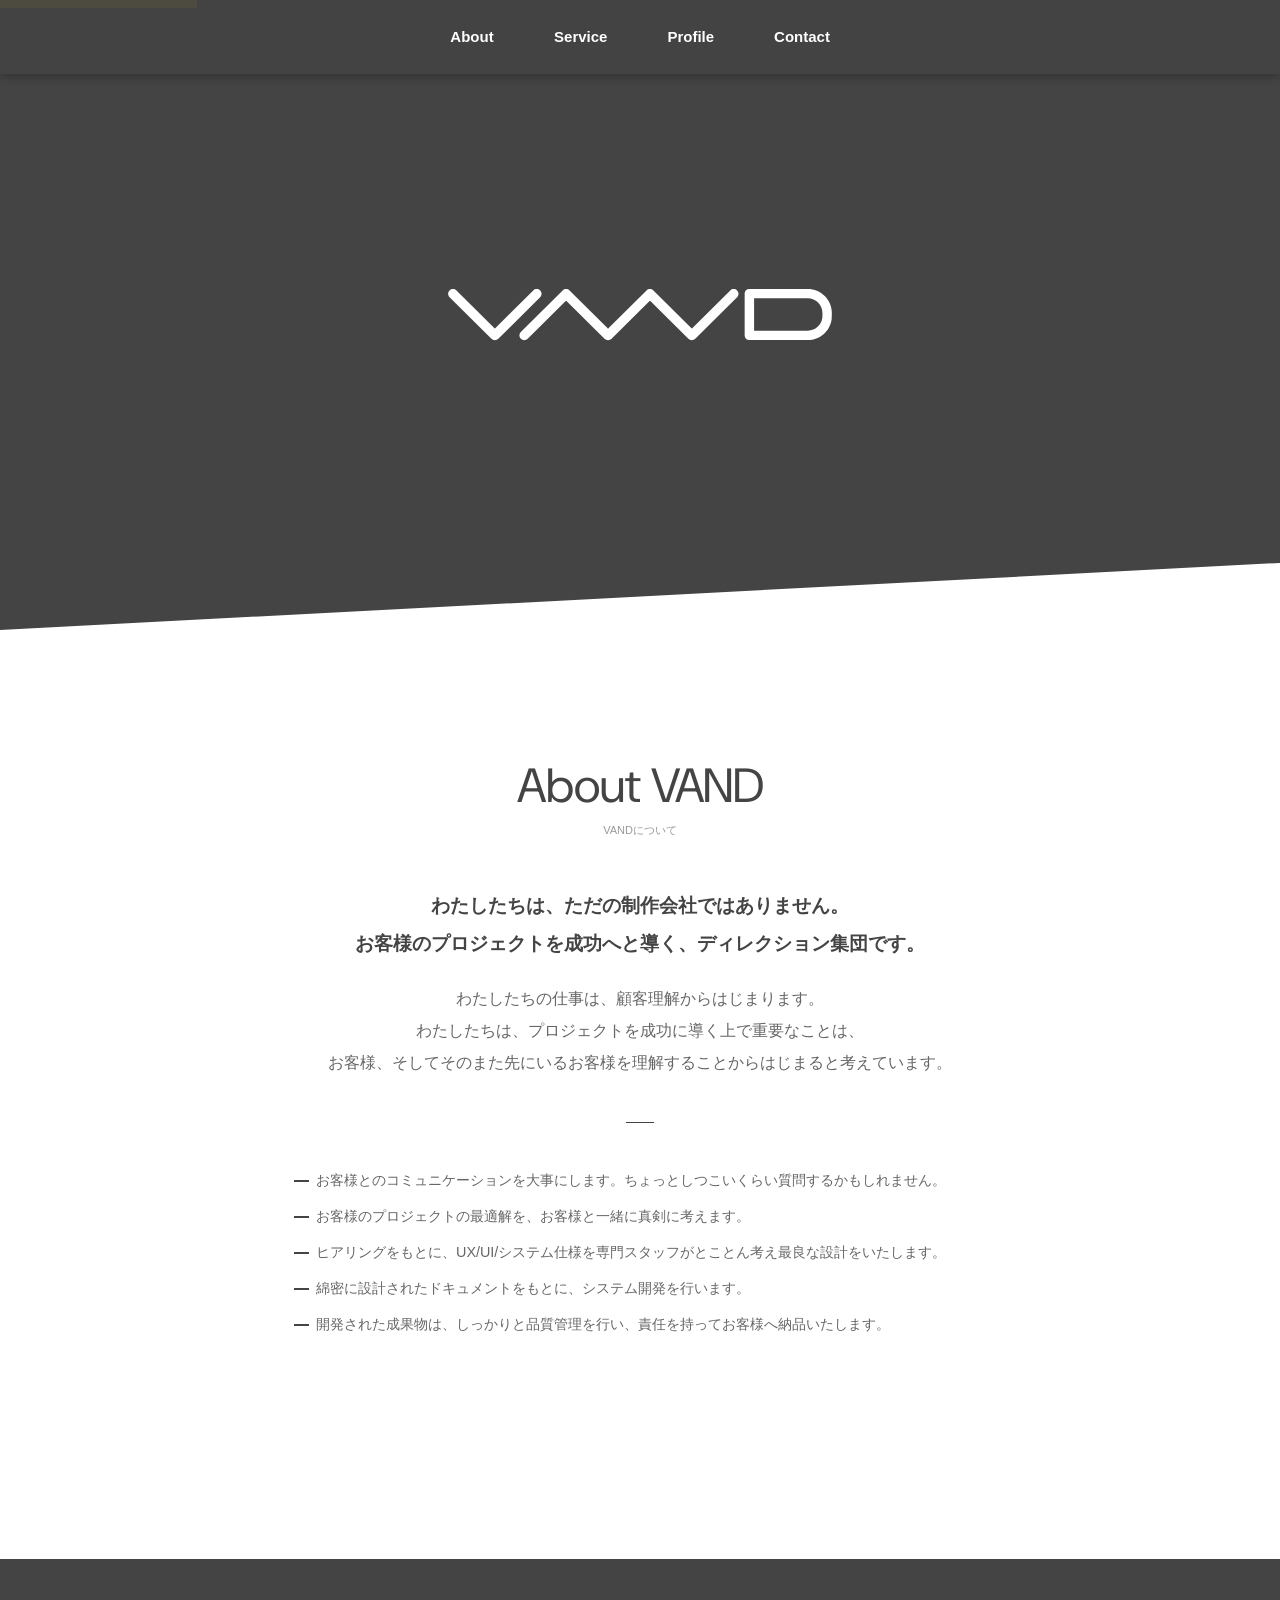
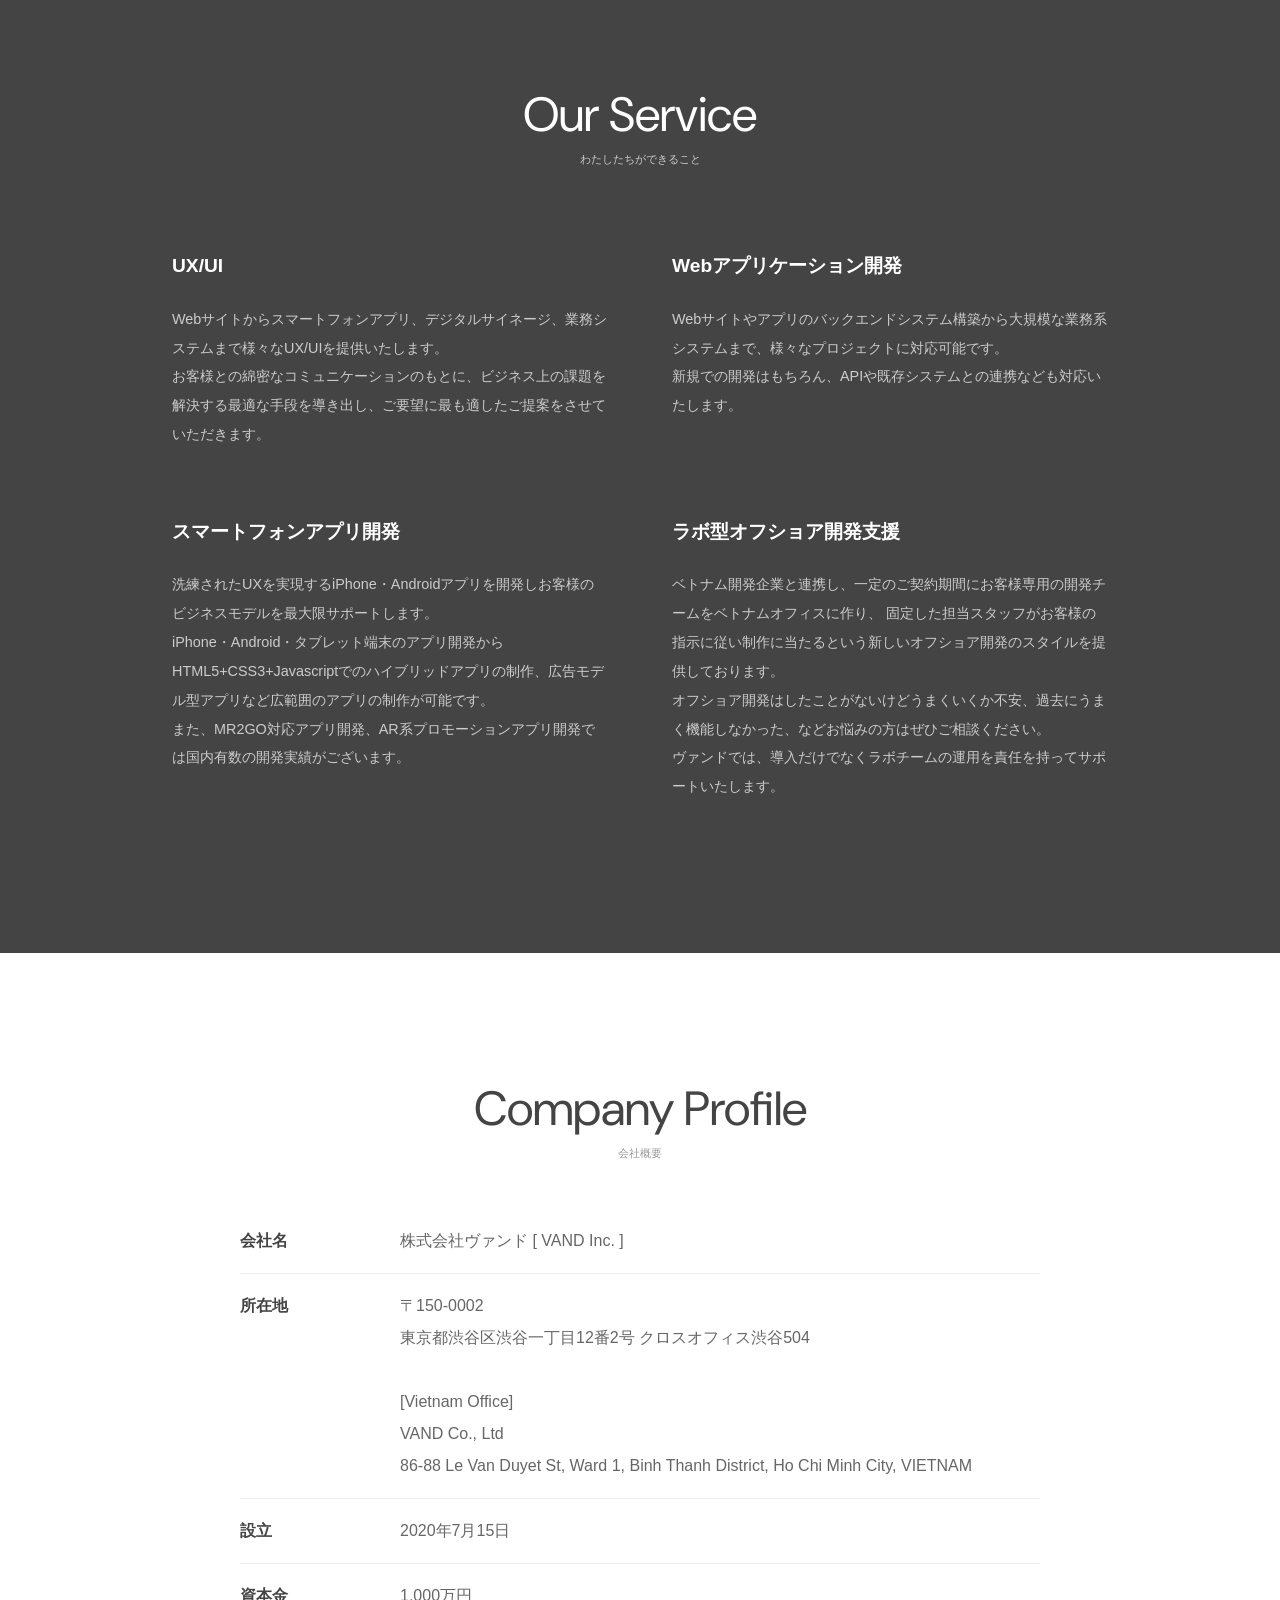
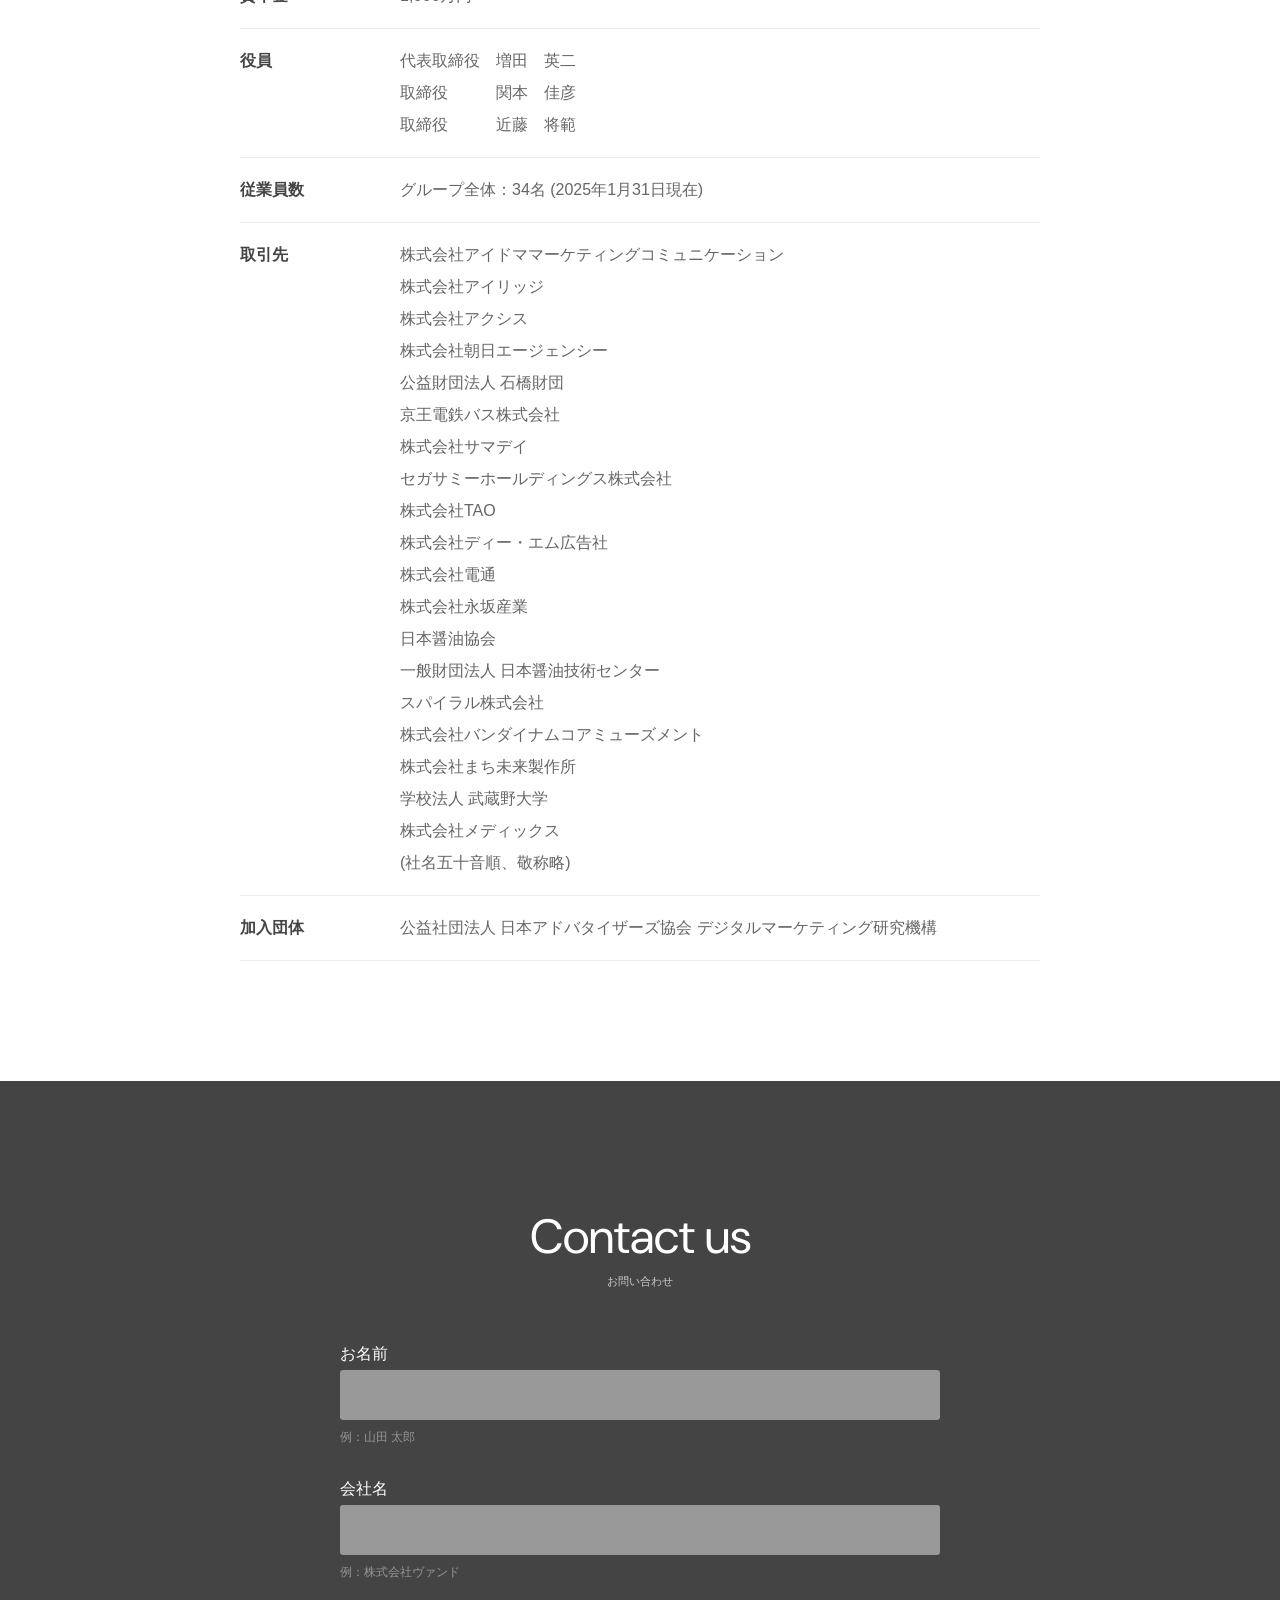
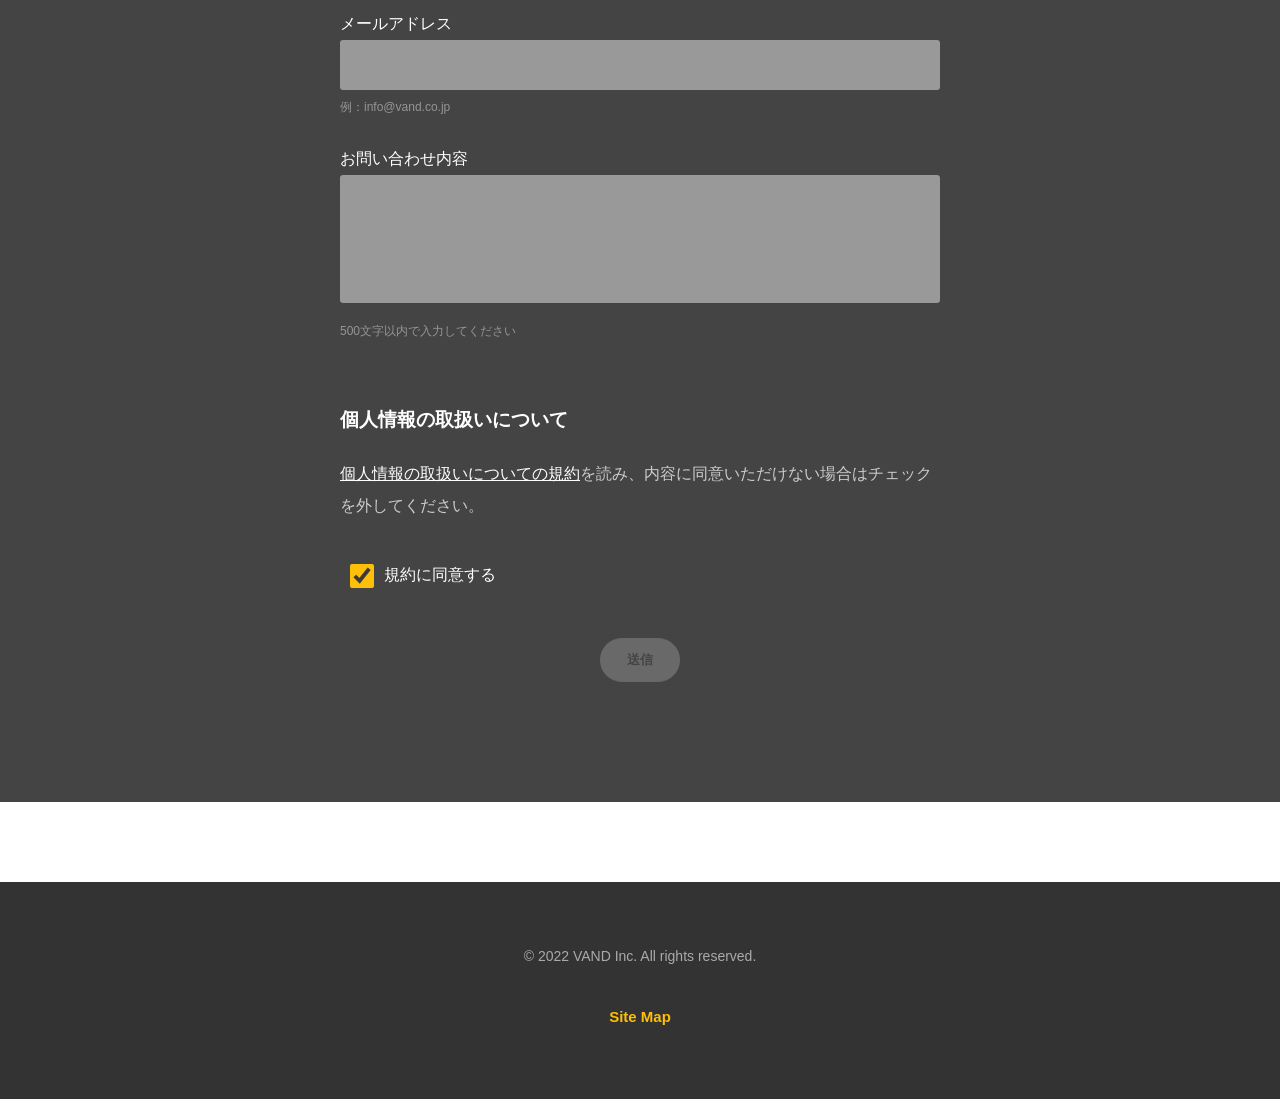
==== index.html @ fc2d2911 "fix: 2.5.5-notice-page level" ====
<!doctype html>
<html lang="ja">
<head>
<meta charset="utf-8">
<meta http-equiv="X-UA-Compatible" content="IE=edge,chrome=1">
<meta name="viewport" content="width=device-width, initial-scale=1.0">
<title>株式会社ヴァンド ( VAND Inc. )</title>
<link href="https://fonts.googleapis.com/css2?family=DM+Sans:wght@700&display=swap" rel="stylesheet">
<link href="assets/css/shared.css" rel="stylesheet" type="text/css">
<link href="assets/css/common.css?3" rel="stylesheet" type="text/css">

<meta property="og:url" content="https://vand.co.jp">
<meta property="og:image" content="https://vand.co.jp/assets/img/ogp.png">
<meta property="og:site_name" content=“VAND Inc.”>
<meta property="og:description" content="わたしたちは、お客様のプロジェクトを成功へと導く、ディレクション集団です。">
<meta property="fb:app_id" content="759253898158652">

<!-- Global site tag (gtag.js) - Google Analytics -->
<script async src="https://www.googletagmanager.com/gtag/js?id=UA-174534418-1"></script>
<script>
  window.dataLayer = window.dataLayer || [];
  function gtag(){dataLayer.push(arguments);}
  gtag('js', new Date());

  gtag('config', 'UA-174534418-1');
</script>

</head>

<body id="top">
<a href="#main" class="skip-link">Skip to main content</a>
<header role="banner">
  <h1>VAND</h1>
  <nav aria-label="Main Navigation">
    <ul>
      <li><a href="#about">About</a></li>
      <li><a href="#Servise">Service</a></li>
      <li><a href="#Profile">Profile</a></li>
      <li><a href="#Contact">Contact</a></li>
    </ul>
  </nav>
</header>

<main id="main">
<section id="about" aria-label="About VAND">
<h2>About VAND<span>VANDについて</span></h2>
<p class="intro-tagline">わたしたちは、ただの制作会社ではありません。<br>
お客様のプロジェクトを成功へと導く、ディレクション集団です。</p>
<p>わたしたちの仕事は、顧客理解からはじまります。<br>
わたしたちは、プロジェクトを成功に導く上で重要なことは、<br>
お客様、そしてそのまた先にいるお客様を理解することからはじまると考えています。</p>

<ul style="margin-bottom:100px;">
<li>お客様とのコミュニケーションを大事にします。ちょっとしつこいくらい質問するかもしれません。</li>
<li>お客様のプロジェクトの最適解を、お客様と一緒に真剣に考えます。</li>
<li>ヒアリングをもとに、UX/UI/システム仕様を専門スタッフがとことん考え最良な設計をいたします。</li>
<li>綿密に設計されたドキュメントをもとに、システム開発を行います。</li>
<li>開発された成果物は、しっかりと品質管理を行い、責任を持ってお客様へ納品いたします。</li>
</ul>

<!--
<figure>
  <img src="assets/img/about.png" width="2000" height="511" alt="" class="pc "/> <img src="assets/img/about2.png" width="742" height="2000" alt="" class="sp"/></figure>

<div class="section">
<h3>グミベトナムとは？</h3>
<p>グミベトナム（gumi Vietnam Co., Ltd.）は、ベトナムのホーチミンに拠点を持つシステム会社です。<br>
Webアプリケーションからスマートフォンアプリ、オープン系システムなど幅広い開発が可能です。<br>
VR、AR、AIを用いたデジタルコンテンツ制作も得意としています。</p>
</div>
-->
</section>


<section aria-label="Our Service">
<section id="Servise" class="black">
<h2>Our Service<span>わたしたちができること</span></h2>

<ul>
<li>
<h3>UX/UI</h3>
<p>Webサイトからスマートフォンアプリ、デジタルサイネージ、業務システムまで様々なUX/UIを提供いたします。<br>
お客様との綿密なコミュニケーションのもとに、ビジネス上の課題を解決する最適な手段を導き出し、ご要望に最も適したご提案をさせていただきます。</p>
</li>
<li>
<h3>Webアプリケーション開発</h3>
<p>Webサイトやアプリのバックエンドシステム構築から大規模な業務系システムまで、様々なプロジェクトに対応可能です。<br>
新規での開発はもちろん、APIや既存システムとの連携なども対応いたします。</p>
</li>
<li>
<h3>スマートフォンアプリ開発</h3>
<p>洗練されたUXを実現するiPhone・Androidアプリを開発しお客様のビジネスモデルを最大限サポートします。<br>
iPhone・Android・タブレット端末のアプリ開発からHTML5+CSS3+Javascriptでのハイブリッドアプリの制作、広告モデル型アプリなど広範囲のアプリの制作が可能です。<br>
また、MR2GO対応アプリ開発、AR系プロモーションアプリ開発では国内有数の開発実績がございます。</p>
</li>
<li>
<h3>ラボ型オフショア開発支援</h3>
<p>ベトナム開発企業と連携し、一定のご契約期間にお客様専用の開発チームをベトナムオフィスに作り、
固定した担当スタッフがお客様の指示に従い制作に当たるという新しいオフショア開発のスタイルを提供しております。<br>
オフショア開発はしたことがないけどうまくいくか不安、過去にうまく機能しなかった、などお悩みの方はぜひご相談ください。<br>
ヴァンドでは、導入だけでなくラボチームの運用を責任を持ってサポートいたします。</p>
</li>
</ul>
</section>
</section>


<section id="Profile" class="pd" aria-label="Company Profile">
<h2>Company Profile<span>会社概要</span></h2>

<dl>
<dt>会社名</dt>
<dd>株式会社ヴァンド [ VAND Inc. ]</dd>
</dl>

<dl>
  <dt>所在地</dt>
  <dd>
  〒150-0002<br>
  東京都渋谷区渋谷一丁目12番2号 クロスオフィス渋谷504
  <br><br>
  [Vietnam Office]<br>
  VAND Co., Ltd<br>
  86-88 Le Van Duyet St, Ward 1, Binh Thanh District, Ho Chi Minh City, VIETNAM
  </dd>
  </dl>

<dl>
<dt>設立</dt>
<dd>2020年7月15日</dd>
</dl>

<dl>
<dt>資本金</dt>
<dd>1,000万円</dd>
</dl>

<dl>
  <dt>役員</dt>
  <dd>
    代表取締役　増田　英二<br>
    取締役　　　関本　佳彦<br>
    取締役　　　近藤　将範</dd>
</dl>

<dl>
  <dt>従業員数</dt>
  <dd>
    グループ全体：34名 (2025年1月31日現在)
</dl>

<dl>
  <dt>取引先
  </dt>
  <dd>
    株式会社アイドママーケティングコミュニケーション<br>
    株式会社アイリッジ<br>
    株式会社アクシス<br>
    株式会社朝日エージェンシー<br>
    公益財団法人 石橋財団<br>
    京王電鉄バス株式会社<br>
    株式会社サマデイ<br>
    セガサミーホールディングス株式会社<br>
    株式会社TAO<br>
    株式会社ディー・エム広告社<br>
    株式会社電通<br>
    株式会社永坂産業<br>
    日本醤油協会<br>
    一般財団法人 日本醤油技術センター<br>
    スパイラル株式会社<br>
    株式会社バンダイナムコアミューズメント<br>
    株式会社まち未来製作所<br>
    学校法人 武蔵野大学<br>
    株式会社メディックス<br>
    (社名五十音順、敬称略)
    </dd>
  </dl>
  <dl>
    <dt>加入団体</dt>
    
    <dd>公益社団法人 日本アドバタイザーズ協会 デジタルマーケティング研究機構</dd>
    
    </dl>
  
<!--
<dl>
<dt>関連会社</dt>

<dd>gumi Vietnam .,JSC ( グミベトナム )<br>
  290/26 Nam Ky Khoi Nghia, Ward Vo Thi Sau, District 3, Ho Chi Minh City, Vietnam.<br>
  <a href="https://gumiviet.com/" target="_blank">https://gumiviet.com/</a> <br><br>
  VAND Creative Co., Ltd ( ヴァンドクリエイティブ  )<br>
  290/26 Nam Ky Khoi Nghia, Ward Vo Thi Sau, District 3, Ho Chi Minh City, Vietnam.</dd>

</dl>-->

</section>

<section id="Contact" class="black" aria-labelledby="contact-heading">
<h2 id="contact-heading">Contact us<span>お問い合わせ</span></h2>

<form id="form">
<p class="label"><label for="name">お名前</label><input name="name" type="text" class="require" id="name" autocomplete="name" aria-describedby="error-name hint-name"><span class="error-message" id="error-name"></span><span class="hint-text" id="hint-name">例：山田 太郎</span></p>
<p class="label"><label for="inc">会社名</label><input name="inc" type="text" id="inc" class="require" aria-describedby="error-inc hint-inc"><span class="error-message" id="error-inc"></span><span class="hint-text" id="hint-inc">例：株式会社ヴァンド</span></p>
<p class="label"><label for="mail">メールアドレス</label><input name="mail" type="email" class="require" id="mail" inputmode="email" autocomplete="email" aria-describedby="error-mail hint-mail"><span class="error-message" id="error-mail"></span><span class="hint-text" id="hint-mail">例：info@vand.co.jp</span></p>
<p class="label"><label for="textarea">お問い合わせ内容</label><textarea name="textarea" maxlength="500" id="textarea" aria-describedby="error-textarea hint-textarea"></textarea><span class="error-message" id="error-textarea"></span><span class="hint-text" id="hint-textarea">500文字以内で入力してください</span></p>


<div class="label relative kiyaku">
<h3 class="kiyaku">個人情報の取扱いについて</h3>
<p><a href="/contact/kiyaku/" onclick="window.open(this.href, 'mywindow6', 'width=800, height=600, menubar=no, toolbar=no, scrollbars=yes'); return false;" class="textLink">個人情報の取扱いについての規約</a>を読み、内容に同意いただけない場合はチェックを外してください。</p>
<label><input name="kiyaku" type="checkbox" id="kiyaku" checked aria-describedby="error-kiyaku">規約に同意する</label><span class="error-message" id="error-kiyaku"></span>
</div>
<button type="submit" id="submit-button" class="disabled" aria-disabled="true" disabled>送信</button>
</form>

</section>
</main>

<footer role="contentinfo">
  <div class="footer-inner">
    <p>&copy; 2022 VAND Inc. All rights reserved.</p>
    <nav aria-label="Footer Navigation">
      <ul>
        <li><a href="/sitemap.html">Site Map</a></li>
      </ul>
    </nav>
  </div>
</footer>

<div id="overlay" role="status" aria-live="polite" aria-hidden="true"></div>
<div id="complete" role="status" aria-live="polite"></div>

<script
  src="https://code.jquery.com/jquery-3.4.1.min.js"
  integrity="sha256-CSXorXvZcTkaix6Yvo6HppcZGetbYMGWSFlBw8HfCJo="
  crossorigin="anonymous"></script>
  <script src="assets/js/function.js"></script>

</body>
</html>
---- assets/css/shared.css ----
/* 
html5doctor.com Reset Stylesheet
v1.6.1
Last Updated: 2010-09-17
Author: Richard Clark - http://richclarkdesign.com 
Twitter: @rich_clark
*/

html, body, div, span, object, iframe,
h1, h2, h3, h4, h5, h6, p, blockquote, pre,
abbr, address, cite, code,
del, dfn, em, img, ins, kbd, q, samp,
small, strong, sub, sup, var,
b, i,
dl, dt, dd, ol, ul, li,
fieldset, form, label, legend,
table, caption, tbody, tfoot, thead, tr, th, td,
article, aside, canvas, details, figcaption, figure, 
footer, header, hgroup, menu, nav, section, summary,
time, mark, audio, video {
    margin:0;
    padding:0;
    border:0;
    outline:0;
    font-size:100%;
    vertical-align:baseline;
    background:transparent;
}

body {
    line-height:1;
}

article,aside,details,figcaption,figure,
footer,header,hgroup,menu,nav,section { 
	display:block;
}

ul {
    list-style:none;
}

blockquote, q {
    quotes:none;
}

blockquote:before, blockquote:after,
q:before, q:after {
    content:'';
    content:none;
}

a {
    margin:0;
    padding:0;
    font-size:100%;
    vertical-align:baseline;
    background:transparent;
}

/* change colours to suit your needs */
ins {
    background-color:#ff9;
    color:#000;
    text-decoration:none;
}

/* change colours to suit your needs */
mark {
    background-color:#ff9;
    color:#000; 
    font-style:italic;
    font-weight:bold;
}

del {
    text-decoration: line-through;
}

abbr[title], dfn[title] {
    border-bottom:1px dotted;
    cursor:help;
}

table {
    border-collapse:collapse;
    border-spacing:0;
}

/* change border colour to suit your needs */
hr {
    display:block;
    height:1px;
    border:0;   
    border-top:1px solid #cccccc;
    margin:1em 0;
    padding:0;
}

input, select {
    vertical-align:middle;
}

.greyout {
	position:absolute; background-color:#000; opacity:0.8; width:643px; height:150px; top:0px; -ms-filter: "alpha( opacity=80 )"; filter: alpha( opacity=80 );
}
---- assets/css/common.css ----
@charset "utf-8";
body {font-family:  "Yu Gothic","Hiragino Kaku Gothic Pro", YuGothic, Meiryo, Osaka, "MS PGothic", sans-serif; color:#666; line-height:2; }
*:focus { outline: 2px solid #FDBF08 !important; outline-offset: 2px; }
header { height:70vh; position:relative; overflow:hidden; }
header:before { content:""; display:block; width:200%; height:150%; transform:rotate(-3deg) translateX(0%); position:absolute; bottom:0; left:0%; background-color:#444444; transform-origin:0% 100%; }
header h1 { width:100%; height:100%; position:absolute; top:50%; left:50%; transform:translate(-50%,-50%); background-image:url(../img/logo.svg); background-repeat:no-repeat; background-position:center; background-size:30% auto; text-indent:-9999px; }

section { padding:120px 0px 0px 0px; text-align:center; }
section.black {  padding-bottom:120px; position:relative; overflow:hidden;background-color:#444444; }
section.black.skew { background-color:transparent; }
section.black.skew:before { content:""; display:block; width:200%; height:150%; transform:rotate(-3deg) translateX(0%); position:absolute; bottom:0; left:0%; background-color:#444444; transform-origin:0% 100%; z-index:-1; }
section.pd {padding-bottom:120px; }
section h2 { font-size:300%; color:#444; font-family:'DM Sans',Arial, Helvetica, sans-serif; font-weight:normal; margin-bottom:1em; line-height:1.5; }
section h2 span { font-size:11px; color:#999; display:block;font-family:  "Yu Gothic","Hiragino Kaku Gothic Pro", YuGothic, Meiryo, Osaka, "MS PGothic", sans-serif; }
section h3 { font-size:120%; margin-bottom:1em; color:#444; }
.intro-tagline { font-size:120%; margin-bottom:1em; color:#444; font-weight: bold; display: block; }
section.black h2 { color:#fff; }
section.black h2 span { color:#ccc; }
section.black h3 {  color:#fff; }

#about ul { width:48em; margin:3em auto 0 auto; text-align:left; font-size:90%; }
#about ul:before { content:""; display:block; width:2em; height:1px; background-color:#444; margin:0 auto 3em auto; }
#about ul li:before { content:""; display:inline-block; width:1em; height:2px; background-color:#444; vertical-align:middle; margin-right:.5em; }
#about ul li { margin-bottom:.5em; }

#about figure { margin-top:6vw; }
#about figure img { width:100%; height:auto; max-width:800px; }

.section { width:100%; background-color:#f6f6f6; margin:2em auto 0 auto; padding:4em; box-sizing:border-box;  }
.section p { font-size:90%; }

#Servise ul { max-width:1000px; margin:0 auto; text-align:left;
	display: -webkit-box;
  display: -ms-flexbox;
  display: flex;
  
  -webkit-box-pack: justify;
     -ms-flex-pack: justify;
   justify-content: space-between;
   
   -ms-flex-wrap: wrap;
      flex-wrap: wrap;
}
#Servise ul li { padding:2.5vw; color:#ccc; box-sizing:border-box; 
-ms-flex-preferred-size: 50%;
               flex-basis: 50%;
			   max-width:50%;
			   }
#Servise ul li p { font-size:90%; }

dl { max-width:800px; margin:0 auto; text-align:left; padding:1em 0; border-bottom:1px solid #eee; 
display: -webkit-box;
  display: -ms-flexbox;
  display: flex;
  
  -webkit-box-pack: justify;
     -ms-flex-pack: justify;
   justify-content: space-between;
   
   -ms-flex-wrap: wrap;
      flex-wrap: wrap;
	  }
dt { color:#444; font-weight:bold; 
-ms-flex-preferred-size: 10em;
               flex-basis: 10em;
			   max-width:10em;}
			   
dd { -ms-flex-preferred-size: calc( 100% - 10em );
               flex-basis: calc( 100% - 10em );
			   max-width:calc( 100% - 10em );}
			   
dd a { color:#444; text-decoration:underline; }
dd a:hover { text-decoration:none; }
			   
input[type=text],input[type=email],textarea { -webkit-appearance:none; appearance:none; border:none; background:none; border-radius:none; background-color:#999; padding:1em; border-radius:.2em; width:100%; font-size:100%; box-sizing:border-box; }
textarea { font-size:16px; height:8em; resize:none; }
.label { margin-bottom:1.5em; }
form { max-width:600px; margin:0 auto; text-align:left; }	   
form h4, form label, form h3 { color:#FFF; }
		
.kiyaku { margin-top:3em; }	   
.kiyaku h4 { color:#FFF; }
			   
.kiyaku p { color:#ccc; }
.kiyaku p a { color:#FFF; }	
.kiyaku p a:hover { text-decoration:none; }
.kiyaku label { margin-top:2em; display:inline-block; color:#fff; }

#submit-button { -webkit-appearance:none; appearance:none; border:none; background:none; display:block; height:44px; padding:0 2em; background-color:#FFF; line-height:44px; font-weight:bold; color:#444; border-radius:22px; cursor:pointer; margin:3em auto 0; }
#submit-button.disabled { opacity:.2; cursor:default; }
/* CSS Document */

.pc { display:inline; }
.sp { display:none; }

@media screen and (max-width: 800px) {
	.pc { display:none; }
.sp { display:inline; }
	
	 body { font-size:14px; }
	header h1 {
    background-size: 50% auto;
}
section {
    padding: 60px 20px 0px 20px;
}
section h2 {
    font-size: 200%;
    
}
section h3 { text-align:left;
    font-size: 110%;
  
}
section p { text-align:left; }

#about ul {
    width: auto;
    
}
#about ul li { text-indent:-1.5em; margin-left:1.5em; }
.section { margin-bottom:60px;
    
    padding: 2em;

}
#Servise ul li { margin-bottom:3em;
    padding: 0em;
    
    -ms-flex-preferred-size: 100%;
    flex-basis: 100%;
    max-width: 100%;
}
section.black {
    padding-bottom: 60px;
}
dt {

    -ms-flex-preferred-size: 100%;
    flex-basis: 100%;
    max-width: 100%;
}
dd {
    -ms-flex-preferred-size: 100%;
    flex-basis: 100%;
    max-width: 100%;
}
section.pd {
    padding-bottom: 60px;
}
#about figure img { width:80%; }
section h3 br, .intro-tagline br { display:none; }
}

.msg #overlay { width:100%; height:100%; position:fixed; top:0; left:0; background-color:rgba(0,0,0,.8); z-index:99; background-image:url(../img/Rolling-1s-200px.svg); background-repeat:no-repeat; background-position:center; background-size:40px; }

#complete { width:100%; padding:20px; box-sizing:border-box; background-color:#FDBF08; position:fixed; bottom:0; left:0; transform:translateY(100%); opacity:0; text-align:center; color:#444; 
-moz-transition: all 0.4s cubic-bezier(.07,.91,.14,.84) 0s;
-webkit-transition: all 0.4s cubic-bezier(.07,.91,.14,.84) 0s;
-o-transition: all 0.4s cubic-bezier(.07,.91,.14,.84) 0s;
-ms-transition: all 0.4s cubic-bezier(.07,.91,.14,.84) 0s;
transition: all 0.4s cubic-bezier(.07,.91,.14,.84) 0s;
}
.complete #complete {  transform:translateY(0%); opacity:1;}
#complete:before { content:"送信が完了いたしました"; font-weight:bold; }

.error { color:#E81B1F!important; display:block; }
.kiyaku label.error { margin:0; display:block;  }

.error-message {
  color: #E81B1F;
  display: block;
  font-size: 13px;
  margin-top: 5px;
  font-weight: bold;
  line-height: 1.4;
}

.hint-text {
  display: block;
  font-size: 12px;
  color: #aaa;
  margin-top: 4px;
  transition: all 0.3s ease;
  opacity: 0.8;
}

input:focus ~ .hint-text,
textarea:focus ~ .hint-text {
  color: #FDBF08;
  opacity: 1;
  font-weight: bold;
  transform: translateX(5px);
}

input[type=checkbox] {
  width: 24px; /* Basic size increase */
  height: 24px;
  cursor: pointer;
  border: 2px solid #FFF;
  accent-color: #FDBF08;
  padding: 10px; /* Increase target area */
  margin: 10px;  /* Ensure spacing */
}

@media (prefers-reduced-motion: reduce) {
  * {
    animation-duration: 0.01ms !important;
    animation-iteration-count: 1 !important;
    transition-duration: 0.01ms !important;
    scroll-behavior: auto !important;
  }
}

.skip-link {
  position: absolute;
  top: -60px;
  left: 0;
  background: #FDBF08;
  color: #444;
  padding: 12px 20px; /* Increased to meet 44px height */
  z-index: 100;
  transition: top 0.3s;
  text-decoration: none;
  font-weight: bold;
  min-width: 44px;
  min-height: 44px;
  display: flex;
  align-items: center;
  justify-content: center;
}

.skip-link:focus {
  top: 0;
}

header nav {
  position: fixed;
  top: 0;
  left: 0;
  width: 100%;
  background: rgba(68, 68, 68, 0.95);
  padding: 15px 0;
  z-index: 1000;
  box-shadow: 0 2px 10px rgba(0,0,0,0.3);
}
header nav ul {
  display: flex;
  justify-content: center;
  list-style: none;
  margin: 0;
  padding: 0;
}
header nav ul li {
  margin: 0 20px;
}
header nav ul li a {
  color: #fff;
  text-decoration: none;
  font-weight: bold;
  font-size: 15px;
  transition: color 0.3s;
  display: flex;
  align-items: center;
  justify-content: center;
  min-width: 44px;
  min-height: 44px;
  padding: 0 10px;
}
header nav ul li a:hover {
  color: #FDBF08;
}

footer {
  background-color: #333;
  color: #fff;
  padding: 60px 20px;
  text-align: center;
  margin-top: 80px;
}
.footer-inner {
  max-width: 800px;
  margin: 0 auto;
}
footer p {
  font-size: 14px;
  margin-bottom: 25px;
  color: #aaa;
}
footer nav ul {
  display: flex;
  justify-content: center;
  list-style: none;
  margin: 0;
  padding: 0;
}
footer nav ul li a {
  color: #FDBF08;
  text-decoration: none;
  font-size: 15px;
  font-weight: bold;
  display: flex;
  align-items: center;
  justify-content: center;
  min-width: 44px;
  min-height: 44px;
  padding: 0 15px;
}
footer nav ul li a:hover {
  text-decoration: underline;
}

@media screen and (max-width: 800px) {
  header nav {
    padding: 10px 0;
  }
  header nav ul {
    flex-wrap: wrap;
  }
  header nav ul li {
    margin: 5px 10px;
  }
}
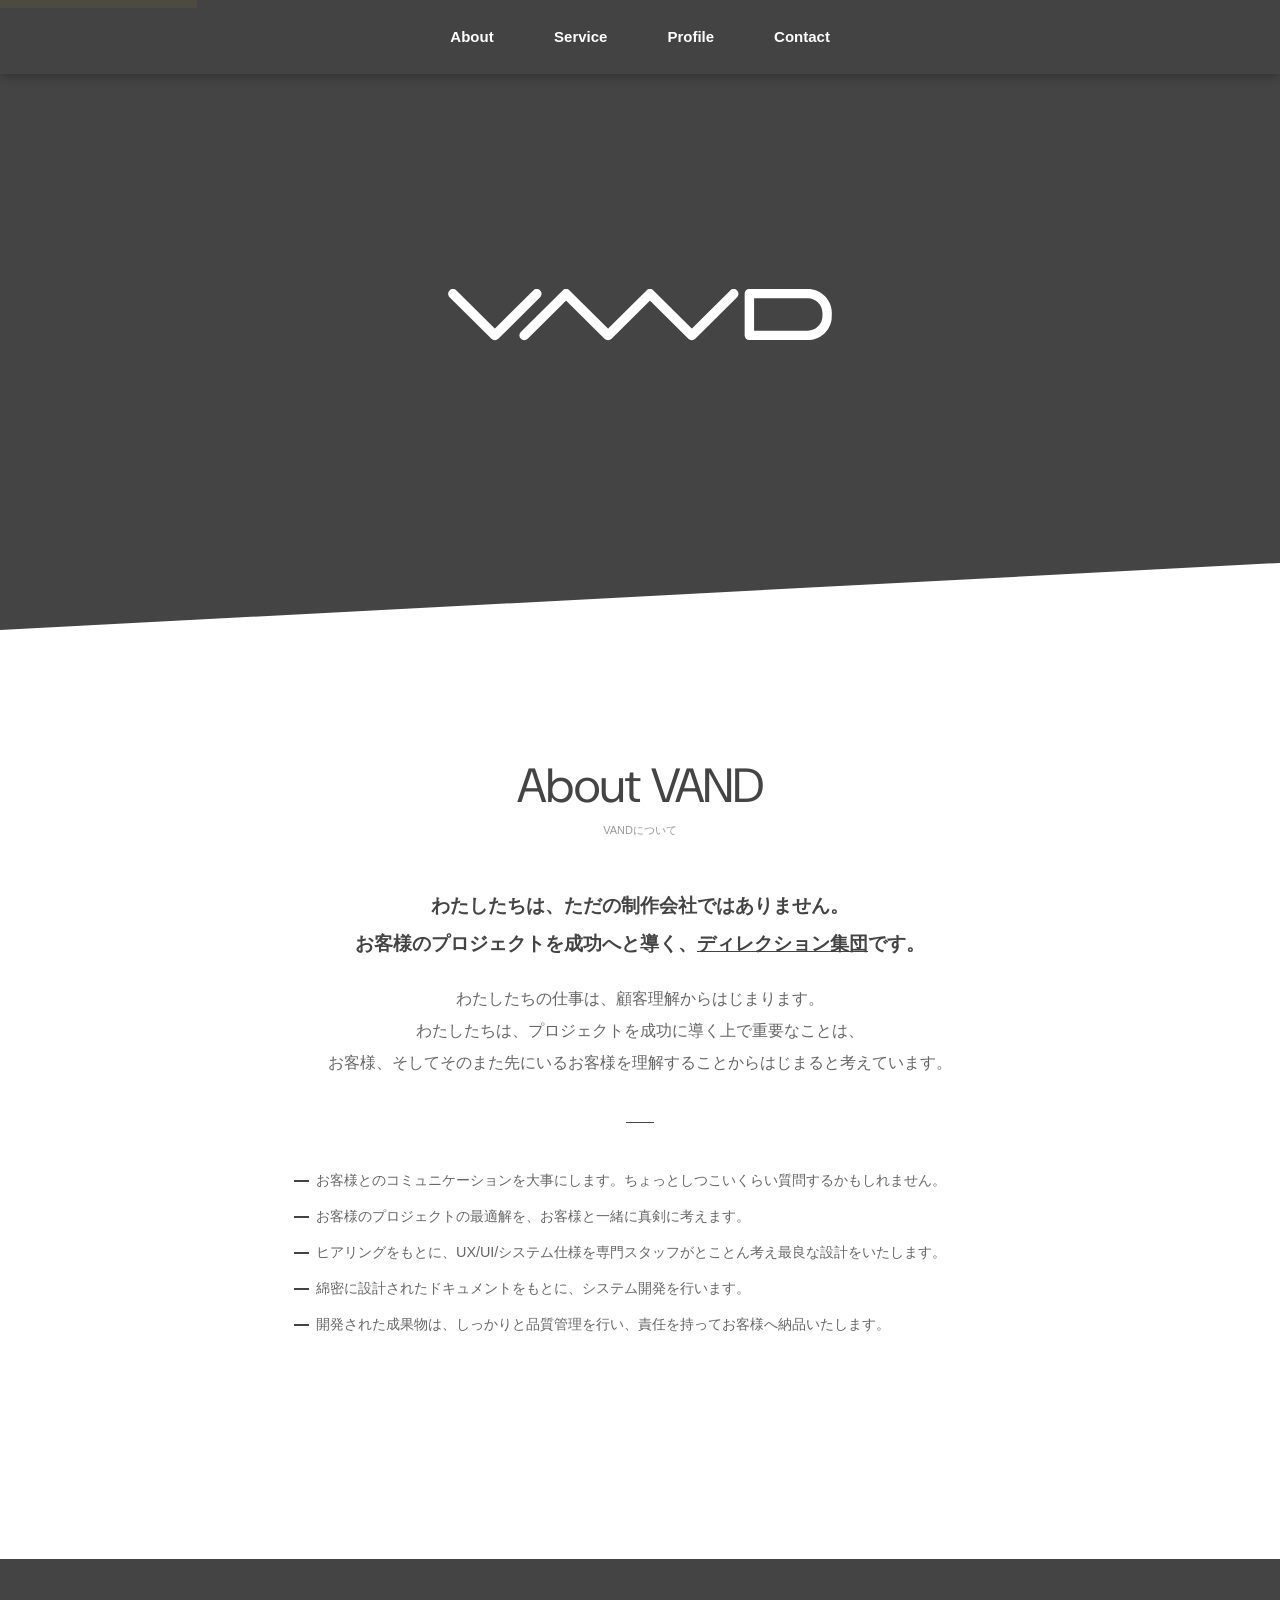
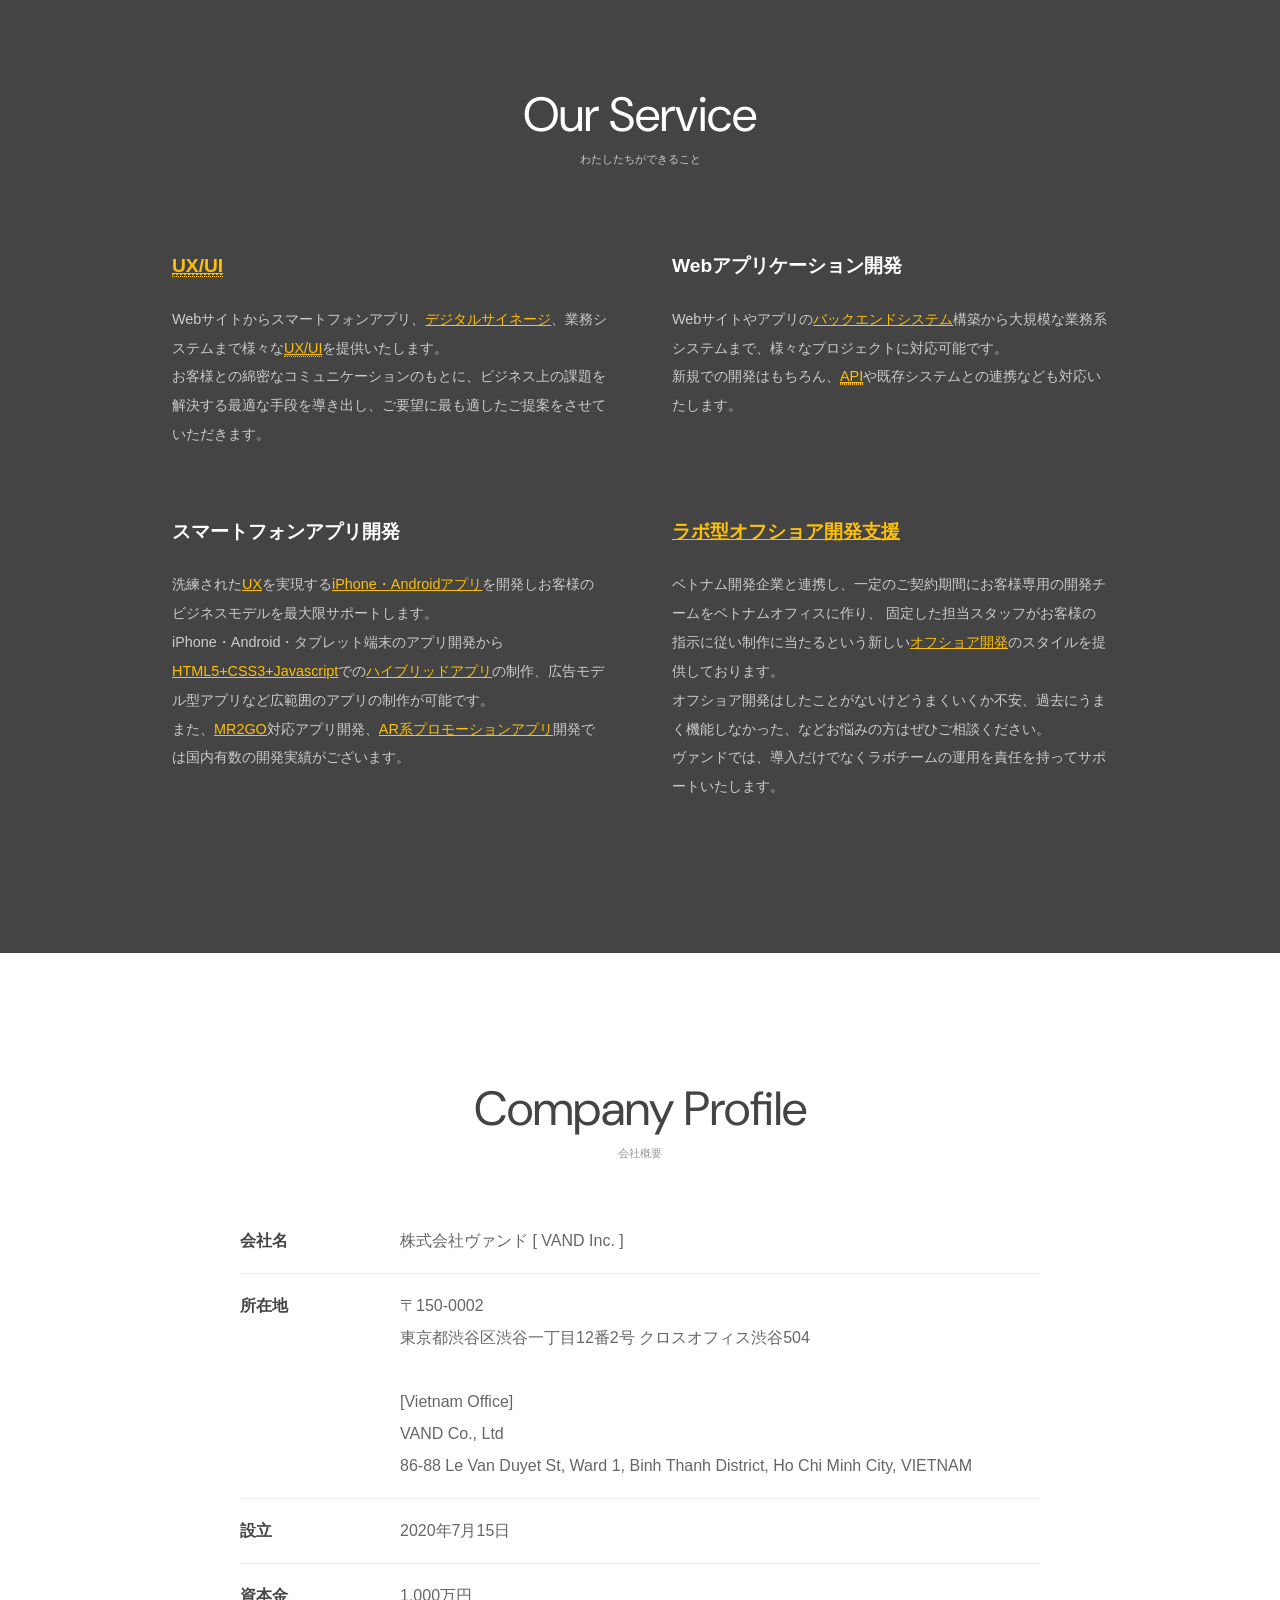
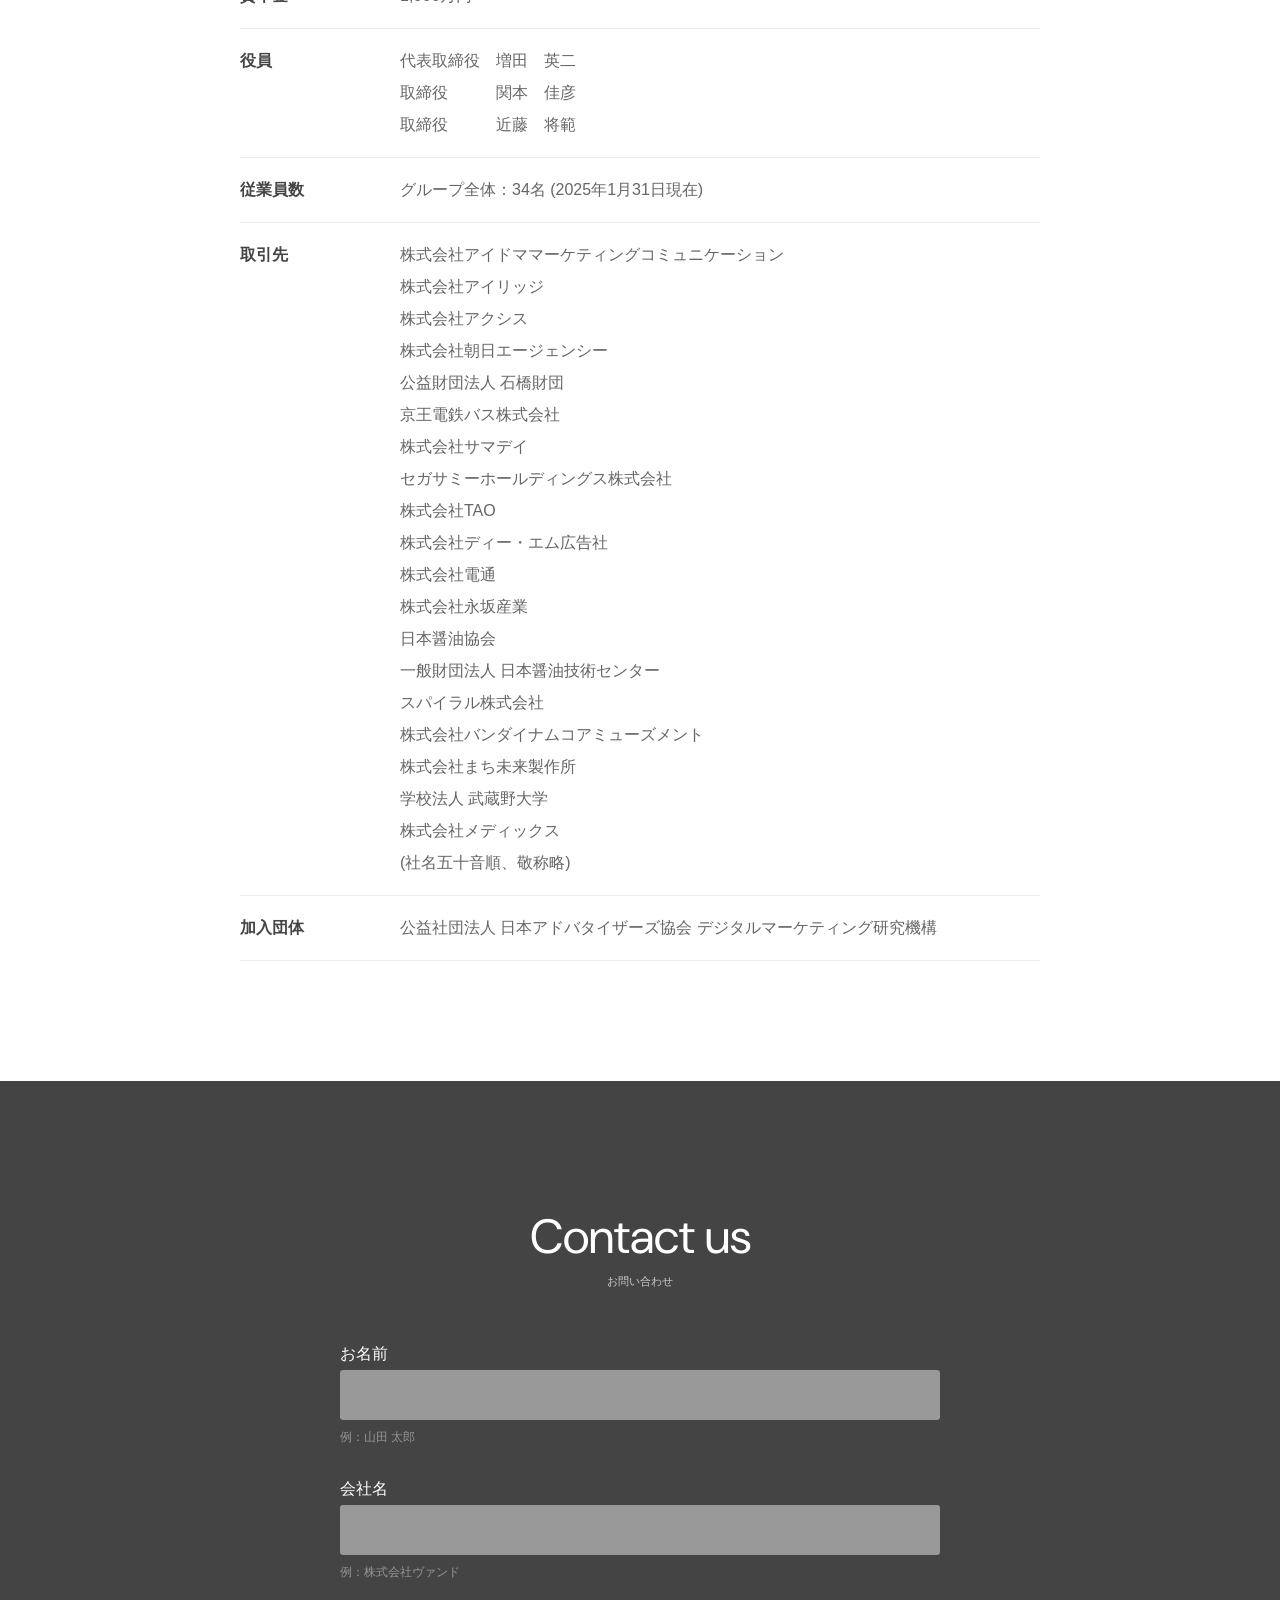
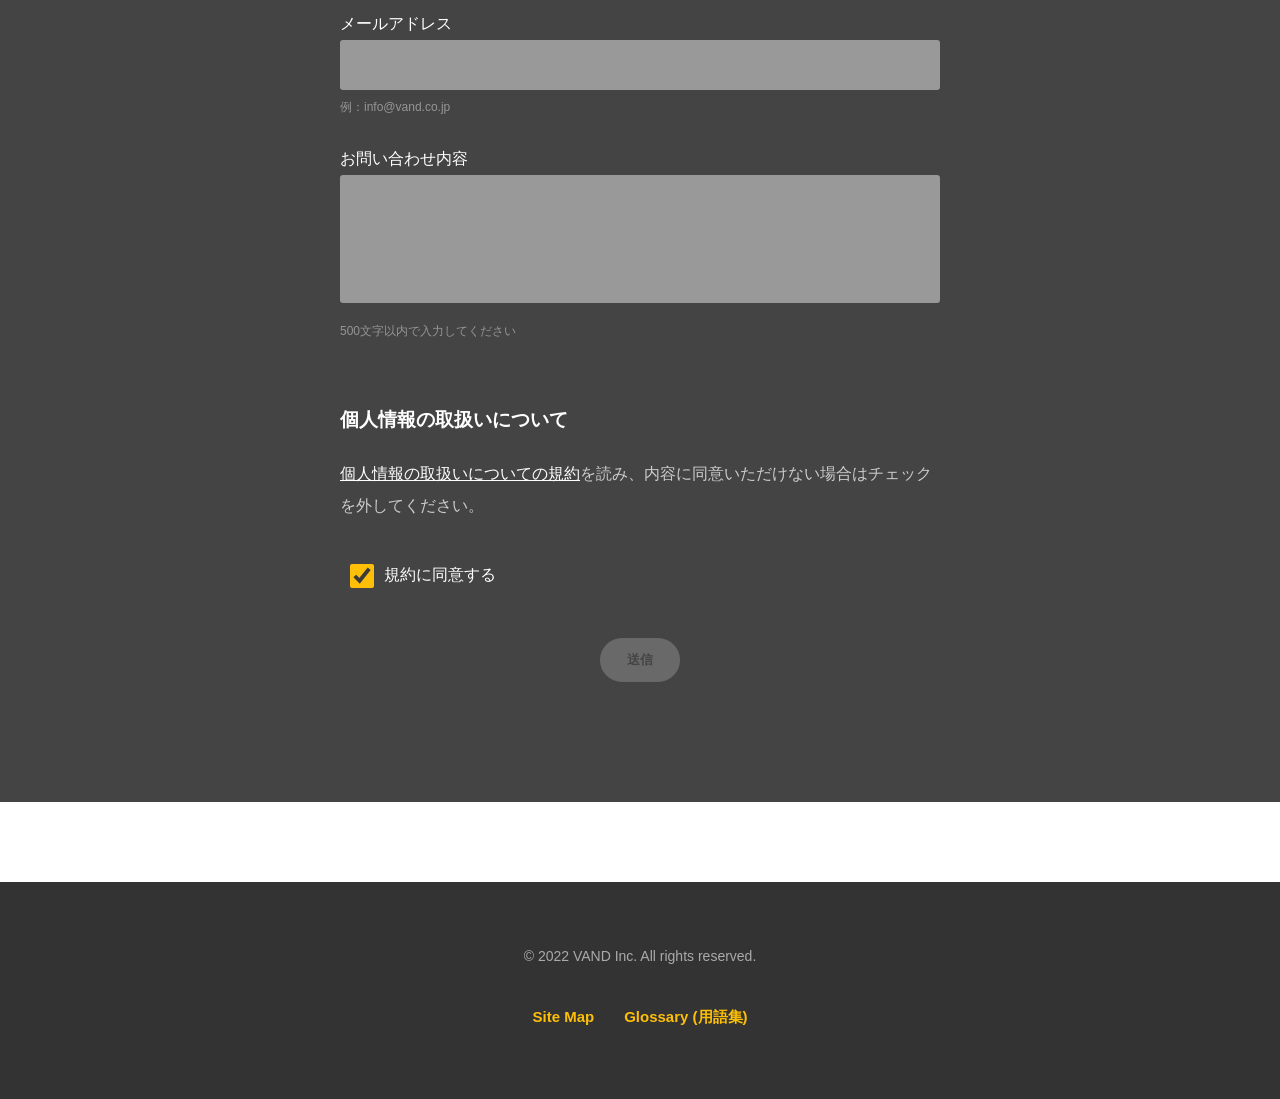
==== commit b5e6578a: "fix: 3.1.3-notice-page level" ====
--- a/index.html
+++ b/index.html
@@ -43,9 +43,9 @@
 
 <main id="main">
 <section id="about" aria-label="About VAND">
-<h2>About VAND<span>VANDについて</span></h2>
+<h2 lang="en">About VAND<span lang="ja">VANDについて</span></h2>
 <p class="intro-tagline">わたしたちは、ただの制作会社ではありません。<br>
-お客様のプロジェクトを成功へと導く、ディレクション集団です。</p>
+お客様のプロジェクトを成功へと導く、<a href="glossary.html#direction">ディレクション集団</a>です。</p>
 <p>わたしたちの仕事は、顧客理解からはじまります。<br>
 わたしたちは、プロジェクトを成功に導く上で重要なことは、<br>
 お客様、そしてそのまた先にいるお客様を理解することからはじまると考えています。</p>
@@ -74,29 +74,29 @@
 
 <section aria-label="Our Service">
 <section id="Servise" class="black">
-<h2>Our Service<span>わたしたちができること</span></h2>
+<h2 lang="en">Our Service<span lang="ja">わたしたちができること</span></h2>
 
 <ul>
 <li>
-<h3>UX/UI</h3>
-<p>Webサイトからスマートフォンアプリ、デジタルサイネージ、業務システムまで様々なUX/UIを提供いたします。<br>
+<h3><a href="glossary.html#ux-ui"><abbr title="User Experience / User Interface">UX/UI</abbr></a></h3>
+<p>Webサイトからスマートフォンアプリ、<a href="glossary.html#digital-signage">デジタルサイネージ</a>、業務システムまで様々な<a href="glossary.html#ux-ui"><abbr title="User Experience / User Interface">UX/UI</abbr></a>を提供いたします。<br>
 お客様との綿密なコミュニケーションのもとに、ビジネス上の課題を解決する最適な手段を導き出し、ご要望に最も適したご提案をさせていただきます。</p>
 </li>
 <li>
 <h3>Webアプリケーション開発</h3>
-<p>Webサイトやアプリのバックエンドシステム構築から大規模な業務系システムまで、様々なプロジェクトに対応可能です。<br>
-新規での開発はもちろん、APIや既存システムとの連携なども対応いたします。</p>
+<p>Webサイトやアプリの<a href="glossary.html#backend">バックエンドシステム</a>構築から大規模な業務系システムまで、様々なプロジェクトに対応可能です。<br>
+新規での開発はもちろん、<a href="glossary.html#api"><abbr title="Application Programming Interface">API</abbr></a>や既存システムとの連携なども対応いたします。</p>
 </li>
 <li>
 <h3>スマートフォンアプリ開発</h3>
-<p>洗練されたUXを実現するiPhone・Androidアプリを開発しお客様のビジネスモデルを最大限サポートします。<br>
-iPhone・Android・タブレット端末のアプリ開発からHTML5+CSS3+Javascriptでのハイブリッドアプリの制作、広告モデル型アプリなど広範囲のアプリの制作が可能です。<br>
-また、MR2GO対応アプリ開発、AR系プロモーションアプリ開発では国内有数の開発実績がございます。</p>
-</li>
-<li>
-<h3>ラボ型オフショア開発支援</h3>
+<p>洗練された<a href="glossary.html#ux">UX</a>を実現する<a href="glossary.html#apps">iPhone・Androidアプリ</a>を開発しお客様のビジネスモデルを最大限サポートします。<br>
+iPhone・Android・タブレット端末のアプリ開発から<a href="glossary.html#web-tech">HTML5+CSS3+Javascript</a>での<a href="glossary.html#hybrid-app">ハイブリッドアプリ</a>の制作、広告モデル型アプリなど広範囲のアプリの制作が可能です。<br>
+また、<a href="glossary.html#mr2go">MR2GO</a>対応アプリ開発、<a href="glossary.html#ar">AR系プロモーションアプリ</a>開発では国内有数の開発実績がございます。</p>
+</li>
+<li>
+<h3><a href="glossary.html#offshore-lab">ラボ型オフショア開発支援</a></h3>
 <p>ベトナム開発企業と連携し、一定のご契約期間にお客様専用の開発チームをベトナムオフィスに作り、
-固定した担当スタッフがお客様の指示に従い制作に当たるという新しいオフショア開発のスタイルを提供しております。<br>
+固定した担当スタッフがお客様の指示に従い制作に当たるという新しい<a href="glossary.html#offshore">オフショア開発</a>のスタイルを提供しております。<br>
 オフショア開発はしたことがないけどうまくいくか不安、過去にうまく機能しなかった、などお悩みの方はぜひご相談ください。<br>
 ヴァンドでは、導入だけでなくラボチームの運用を責任を持ってサポートいたします。</p>
 </li>
@@ -106,7 +106,7 @@
 
 
 <section id="Profile" class="pd" aria-label="Company Profile">
-<h2>Company Profile<span>会社概要</span></h2>
+<h2 lang="en">Company Profile<span lang="ja">会社概要</span></h2>
 
 <dl>
 <dt>会社名</dt>
@@ -119,9 +119,11 @@
   〒150-0002<br>
   東京都渋谷区渋谷一丁目12番2号 クロスオフィス渋谷504
   <br><br>
+  <span lang="en">
   [Vietnam Office]<br>
   VAND Co., Ltd<br>
   86-88 Le Van Duyet St, Ward 1, Binh Thanh District, Ho Chi Minh City, VIETNAM
+  </span>
   </dd>
   </dl>
 
@@ -197,7 +199,7 @@
 </section>
 
 <section id="Contact" class="black" aria-labelledby="contact-heading">
-<h2 id="contact-heading">Contact us<span>お問い合わせ</span></h2>
+<h2 id="contact-heading" lang="en">Contact us<span lang="ja">お問い合わせ</span></h2>
 
 <form id="form">
 <p class="label"><label for="name">お名前</label><input name="name" type="text" class="require" id="name" autocomplete="name" aria-describedby="error-name hint-name"><span class="error-message" id="error-name"></span><span class="hint-text" id="hint-name">例：山田 太郎</span></p>
@@ -219,10 +221,11 @@
 
 <footer role="contentinfo">
   <div class="footer-inner">
-    <p>&copy; 2022 VAND Inc. All rights reserved.</p>
+    <p lang="en">&copy; 2022 VAND Inc. All rights reserved.</p>
     <nav aria-label="Footer Navigation">
       <ul>
-        <li><a href="/sitemap.html">Site Map</a></li>
+        <li><a href="/sitemap.html" lang="en">Site Map</a></li>
+        <li><a href="glossary.html">Glossary (用語集)</a></li>
       </ul>
     </nav>
   </div>
--- a/assets/css/common.css
+++ b/assets/css/common.css
@@ -1,6 +1,11 @@
 @charset "utf-8";
 body {font-family:  "Yu Gothic","Hiragino Kaku Gothic Pro", YuGothic, Meiryo, Osaka, "MS PGothic", sans-serif; color:#666; line-height:2; }
 *:focus { outline: 2px solid #FDBF08 !important; outline-offset: 2px; }
+a { color: #444; text-decoration: underline; transition: all 0.3s ease; }
+a:hover { color: #FDBF08; text-decoration: none; }
+a abbr { border-bottom: none; }
+
+
 header { height:70vh; position:relative; overflow:hidden; }
 header:before { content:""; display:block; width:200%; height:150%; transform:rotate(-3deg) translateX(0%); position:absolute; bottom:0; left:0%; background-color:#444444; transform-origin:0% 100%; }
 header h1 { width:100%; height:100%; position:absolute; top:50%; left:50%; transform:translate(-50%,-50%); background-image:url(../img/logo.svg); background-repeat:no-repeat; background-position:center; background-size:30% auto; text-indent:-9999px; }
@@ -17,6 +22,9 @@
 section.black h2 { color:#fff; }
 section.black h2 span { color:#ccc; }
 section.black h3 {  color:#fff; }
+section.black a { color: #FDBF08; text-decoration: underline; }
+section.black a:hover { text-decoration: none; }
+
 
 #about ul { width:48em; margin:3em auto 0 auto; text-align:left; font-size:90%; }
 #about ul:before { content:""; display:block; width:2em; height:1px; background-color:#444; margin:0 auto 3em auto; }
@@ -69,8 +77,8 @@
                flex-basis: calc( 100% - 10em );
 			   max-width:calc( 100% - 10em );}
 			   
-dd a { color:#444; text-decoration:underline; }
-dd a:hover { text-decoration:none; }
+dd a { text-decoration:underline; }
+dd a:hover { text-decoration:none; color: #FDBF08; }
 			   
 input[type=text],input[type=email],textarea { -webkit-appearance:none; appearance:none; border:none; background:none; border-radius:none; background-color:#999; padding:1em; border-radius:.2em; width:100%; font-size:100%; box-sizing:border-box; }
 textarea { font-size:16px; height:8em; resize:none; }
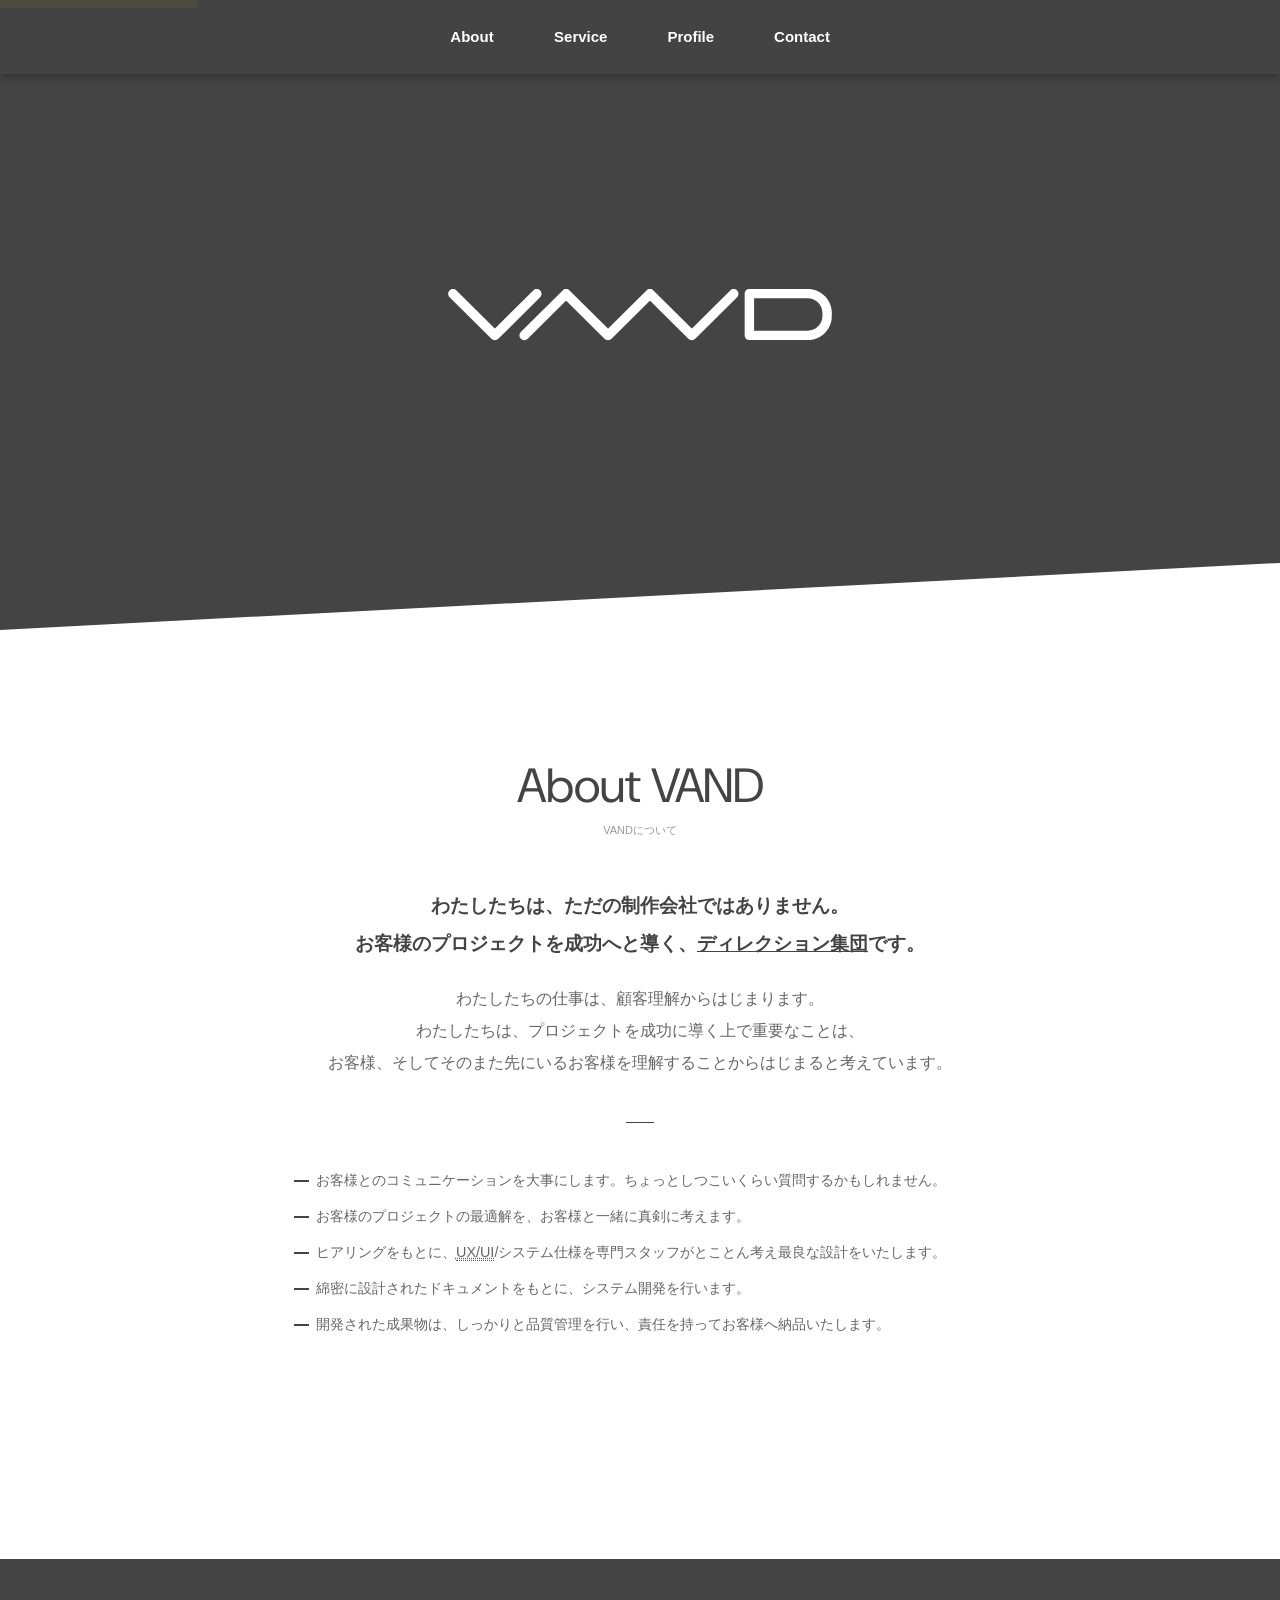
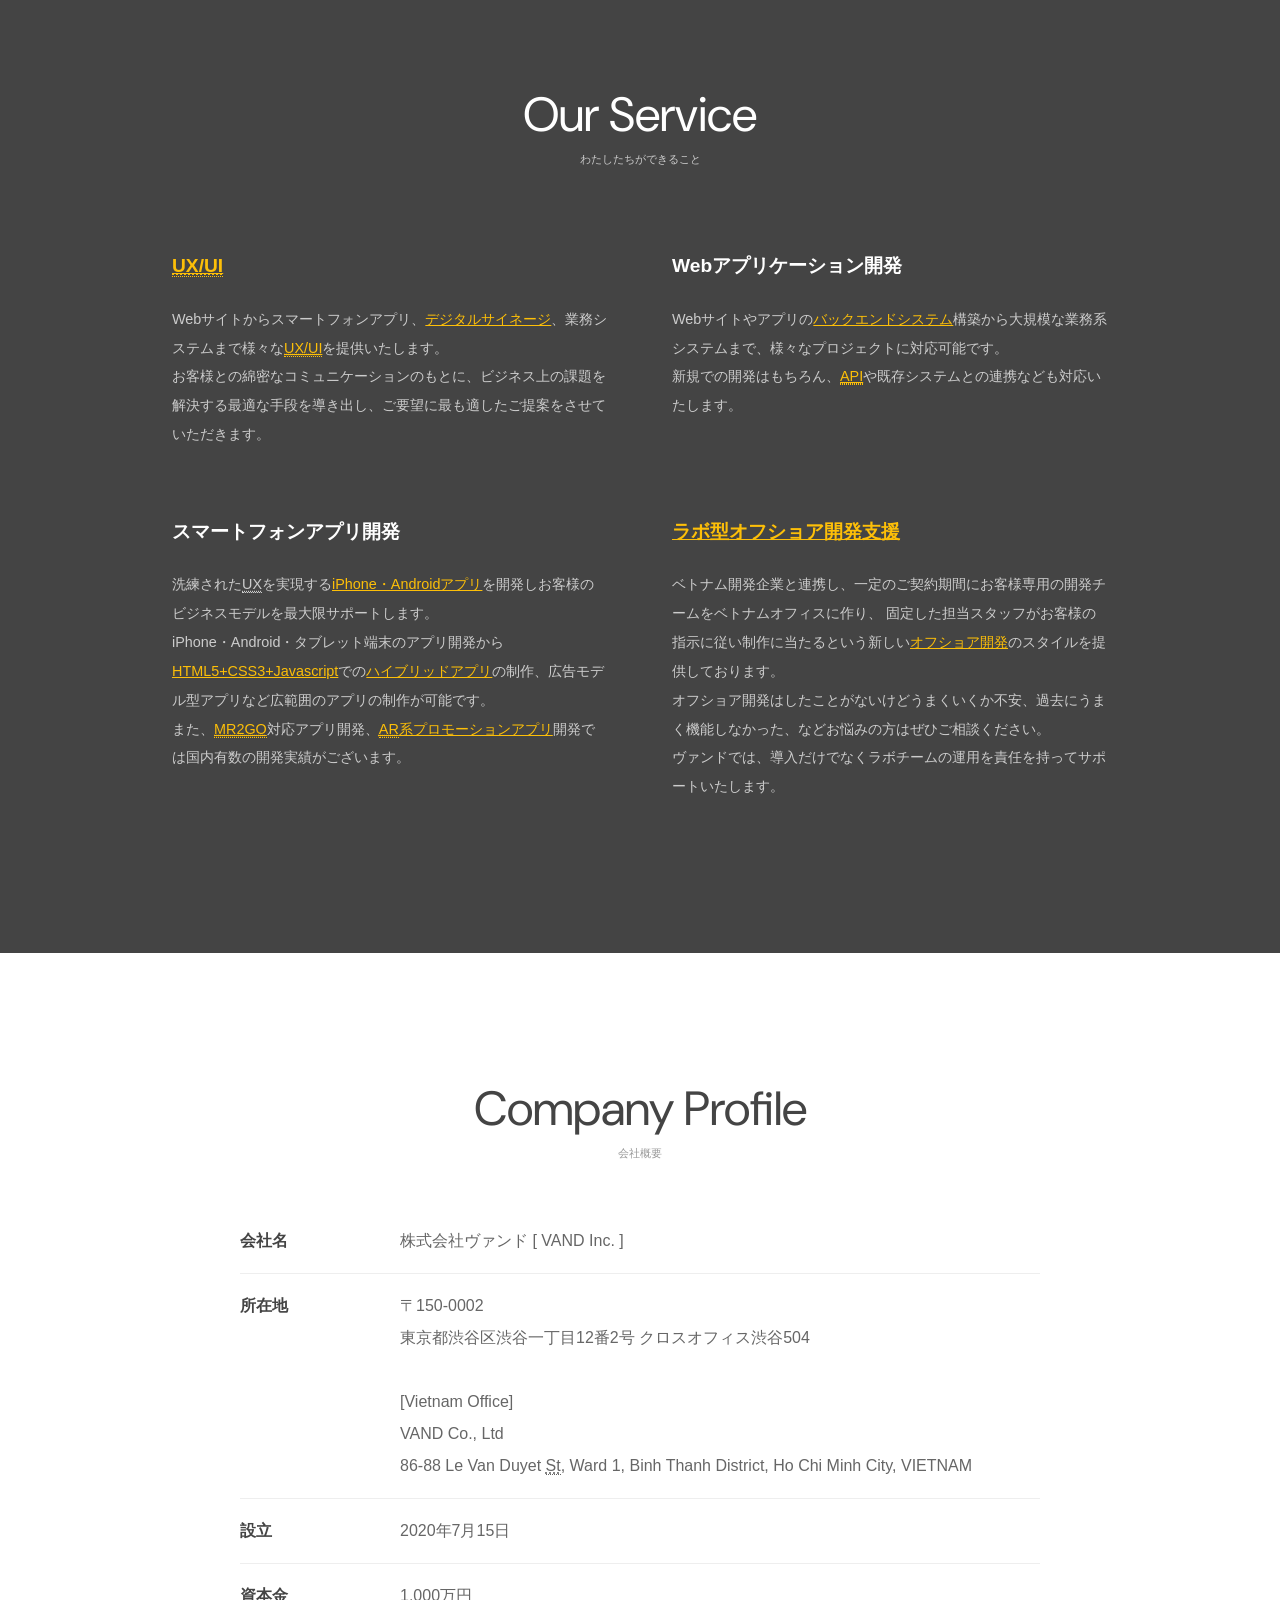
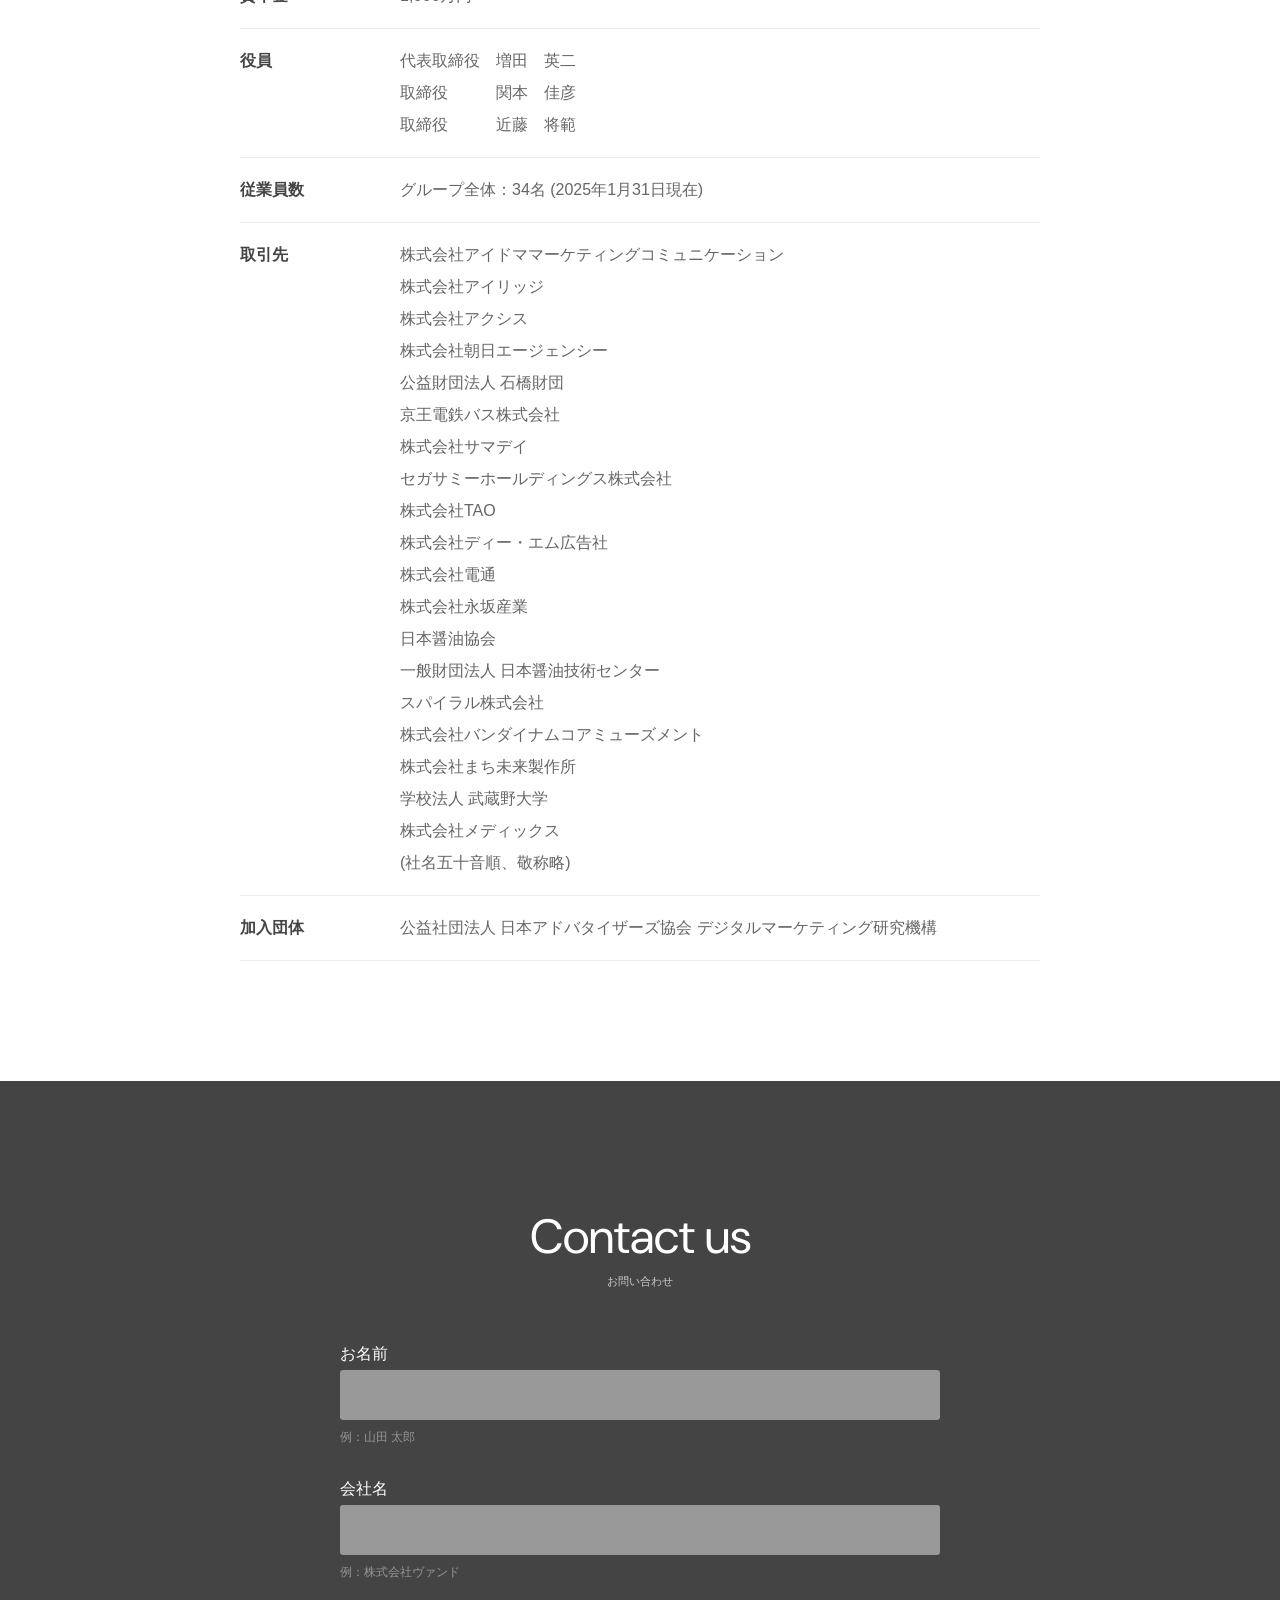
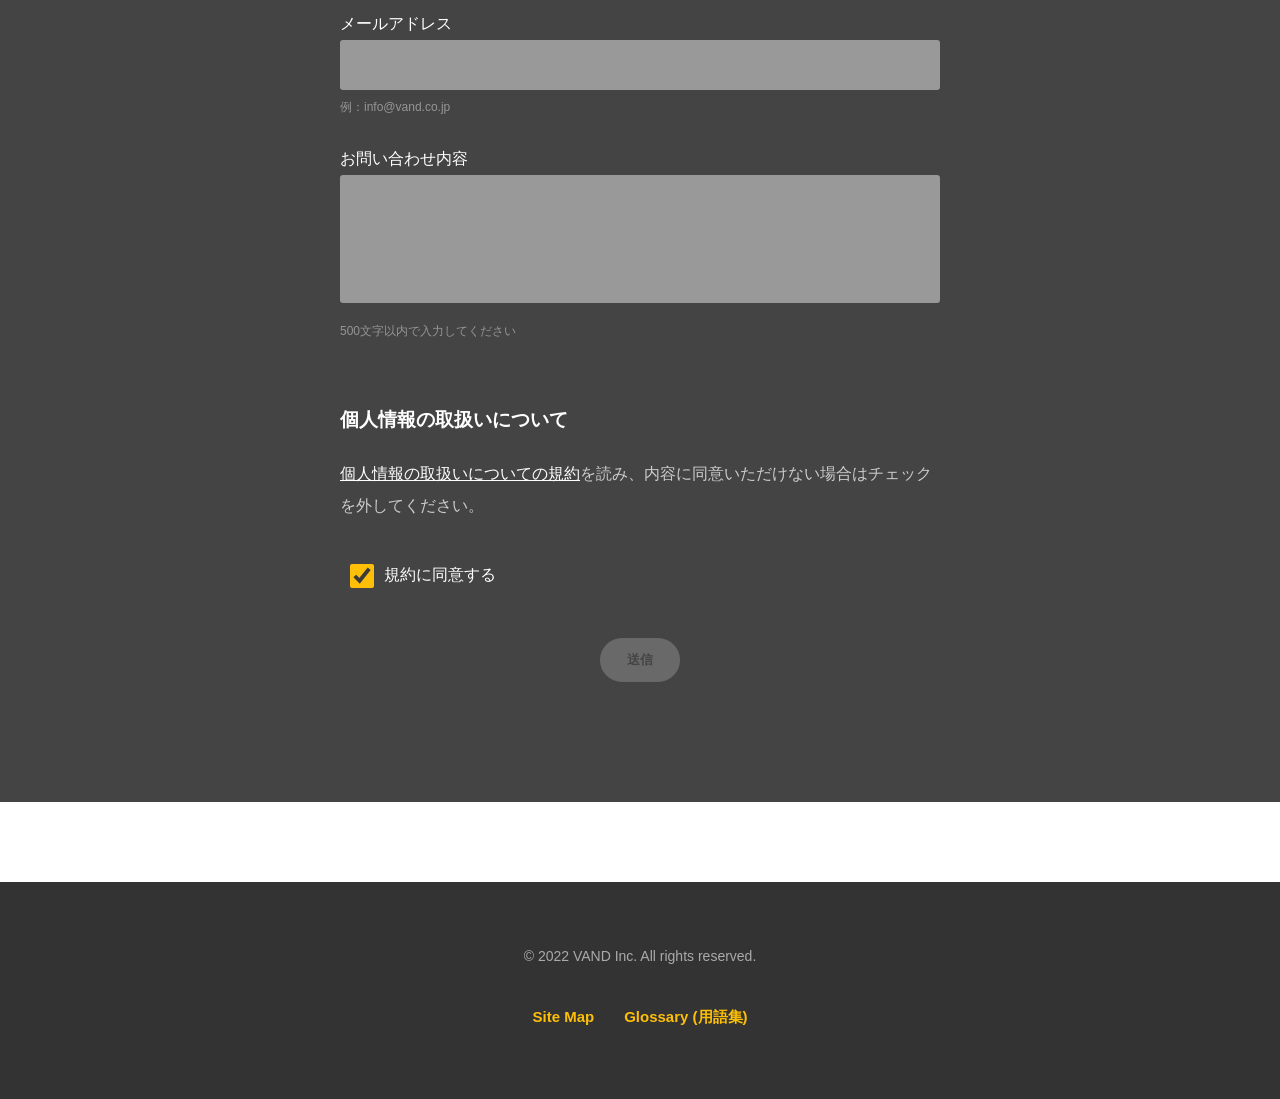
==== commit a3f400a1: "fix: 3.1.4-notice-page level" ====
--- a/index.html
+++ b/index.html
@@ -53,7 +53,7 @@
 <ul style="margin-bottom:100px;">
 <li>お客様とのコミュニケーションを大事にします。ちょっとしつこいくらい質問するかもしれません。</li>
 <li>お客様のプロジェクトの最適解を、お客様と一緒に真剣に考えます。</li>
-<li>ヒアリングをもとに、UX/UI/システム仕様を専門スタッフがとことん考え最良な設計をいたします。</li>
+<li>ヒアリングをもとに、<abbr title="User Experience / User Interface">UX/UI</abbr>/システム仕様を専門スタッフがとことん考え最良な設計をいたします。</li>
 <li>綿密に設計されたドキュメントをもとに、システム開発を行います。</li>
 <li>開発された成果物は、しっかりと品質管理を行い、責任を持ってお客様へ納品いたします。</li>
 </ul>
@@ -89,9 +89,9 @@
 </li>
 <li>
 <h3>スマートフォンアプリ開発</h3>
-<p>洗練された<a href="glossary.html#ux">UX</a>を実現する<a href="glossary.html#apps">iPhone・Androidアプリ</a>を開発しお客様のビジネスモデルを最大限サポートします。<br>
+<p>洗練された<abbr title="User Experience">UX</abbr>を実現する<a href="glossary.html#apps">iPhone・Androidアプリ</a>を開発しお客様のビジネスモデルを最大限サポートします。<br>
 iPhone・Android・タブレット端末のアプリ開発から<a href="glossary.html#web-tech">HTML5+CSS3+Javascript</a>での<a href="glossary.html#hybrid-app">ハイブリッドアプリ</a>の制作、広告モデル型アプリなど広範囲のアプリの制作が可能です。<br>
-また、<a href="glossary.html#mr2go">MR2GO</a>対応アプリ開発、<a href="glossary.html#ar">AR系プロモーションアプリ</a>開発では国内有数の開発実績がございます。</p>
+また、<a href="glossary.html#mr2go"><abbr title="Mixed Reality to Go">MR2GO</abbr></a>対応アプリ開発、<a href="glossary.html#ar"><abbr title="Augmented Reality">AR</abbr>系プロモーションアプリ</a>開発では国内有数の開発実績がございます。</p>
 </li>
 <li>
 <h3><a href="glossary.html#offshore-lab">ラボ型オフショア開発支援</a></h3>
@@ -122,7 +122,7 @@
   <span lang="en">
   [Vietnam Office]<br>
   VAND Co., Ltd<br>
-  86-88 Le Van Duyet St, Ward 1, Binh Thanh District, Ho Chi Minh City, VIETNAM
+  86-88 Le Van Duyet <abbr title="Street">St</abbr>, Ward 1, Binh Thanh District, Ho Chi Minh City, VIETNAM
   </span>
   </dd>
   </dl>
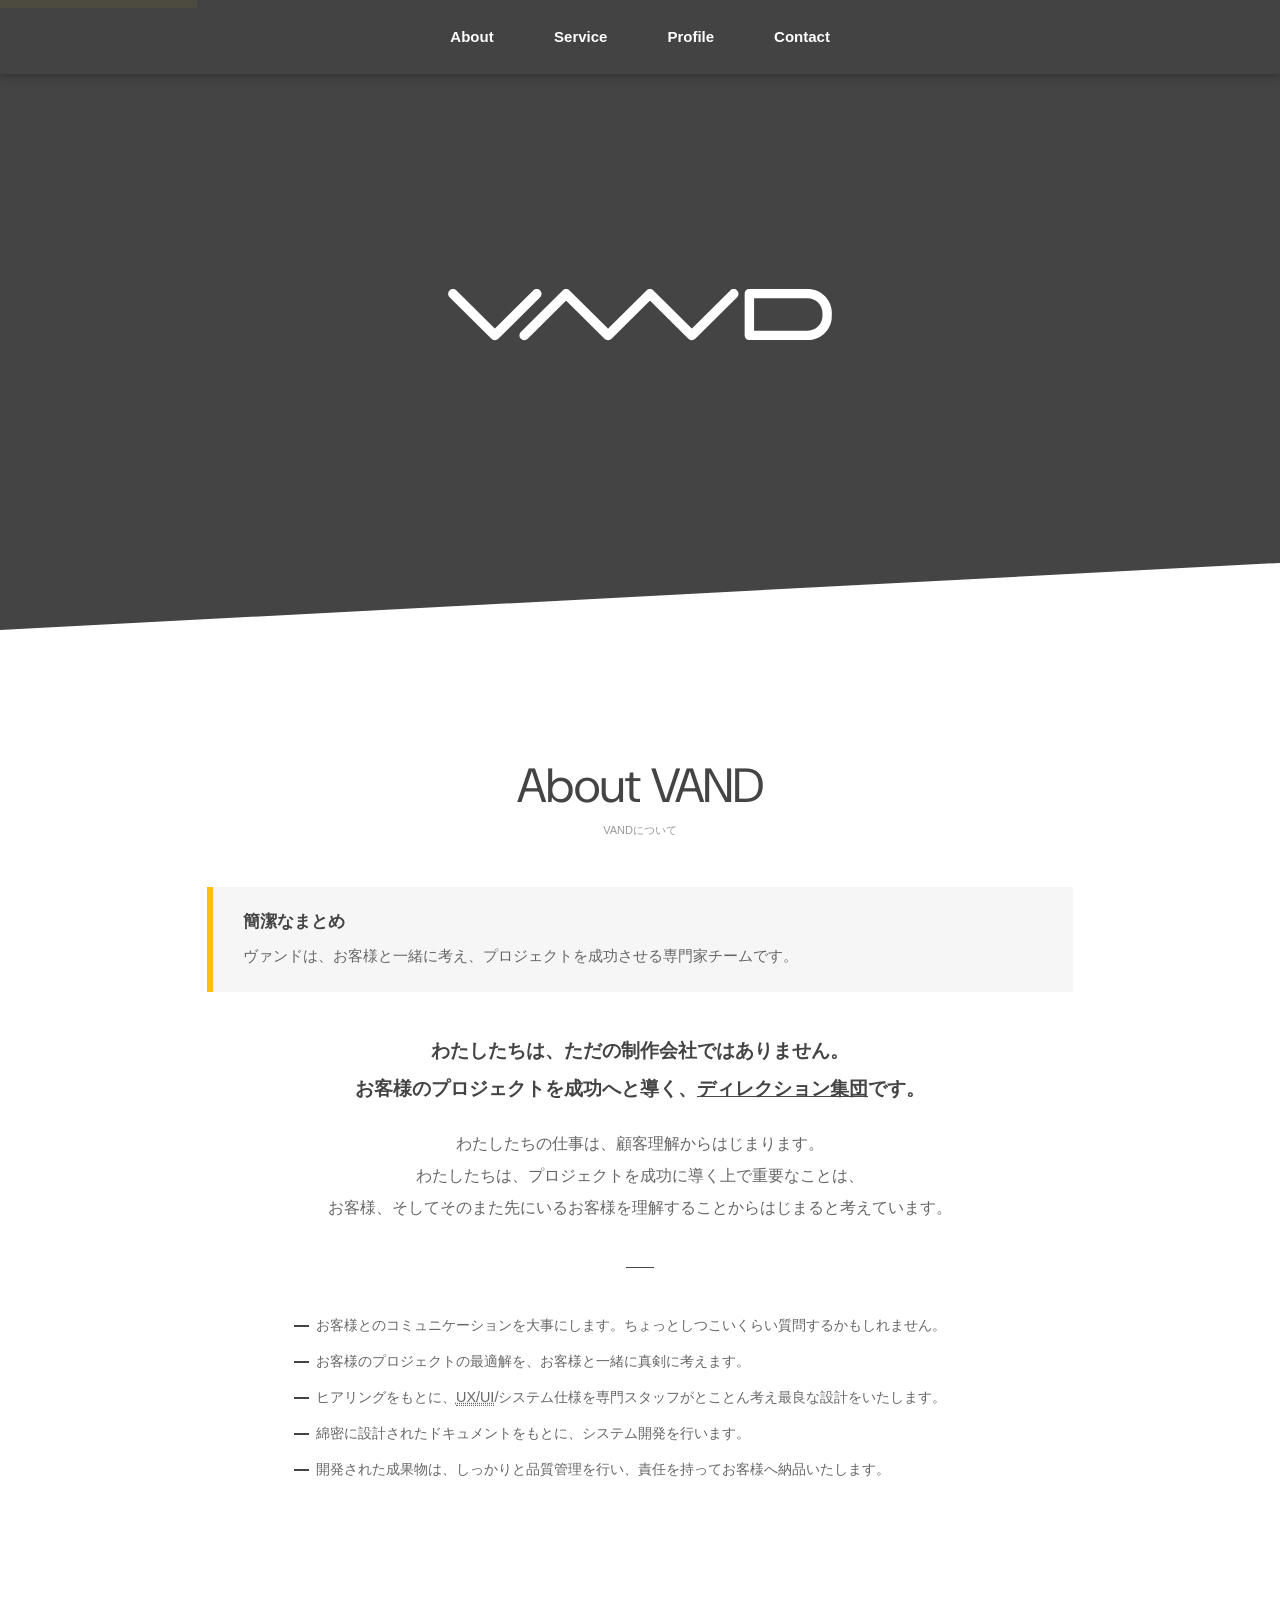
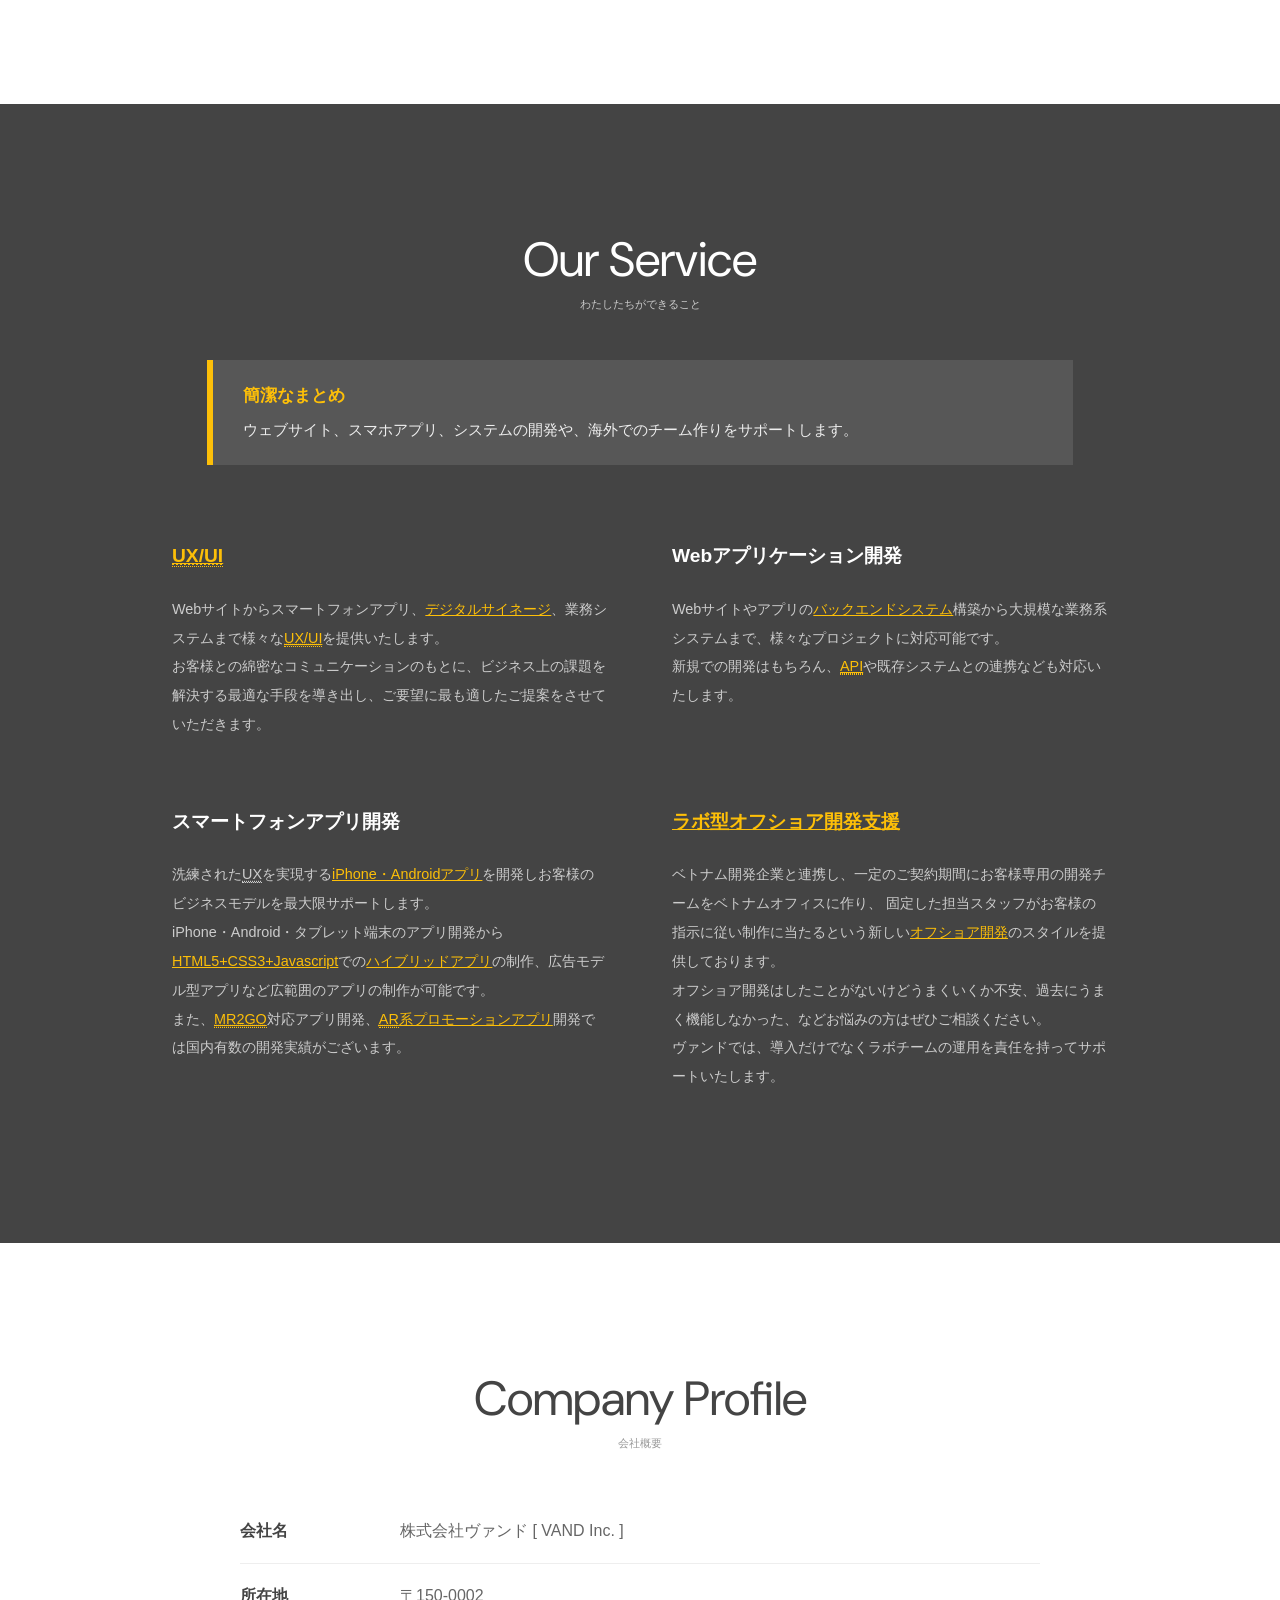
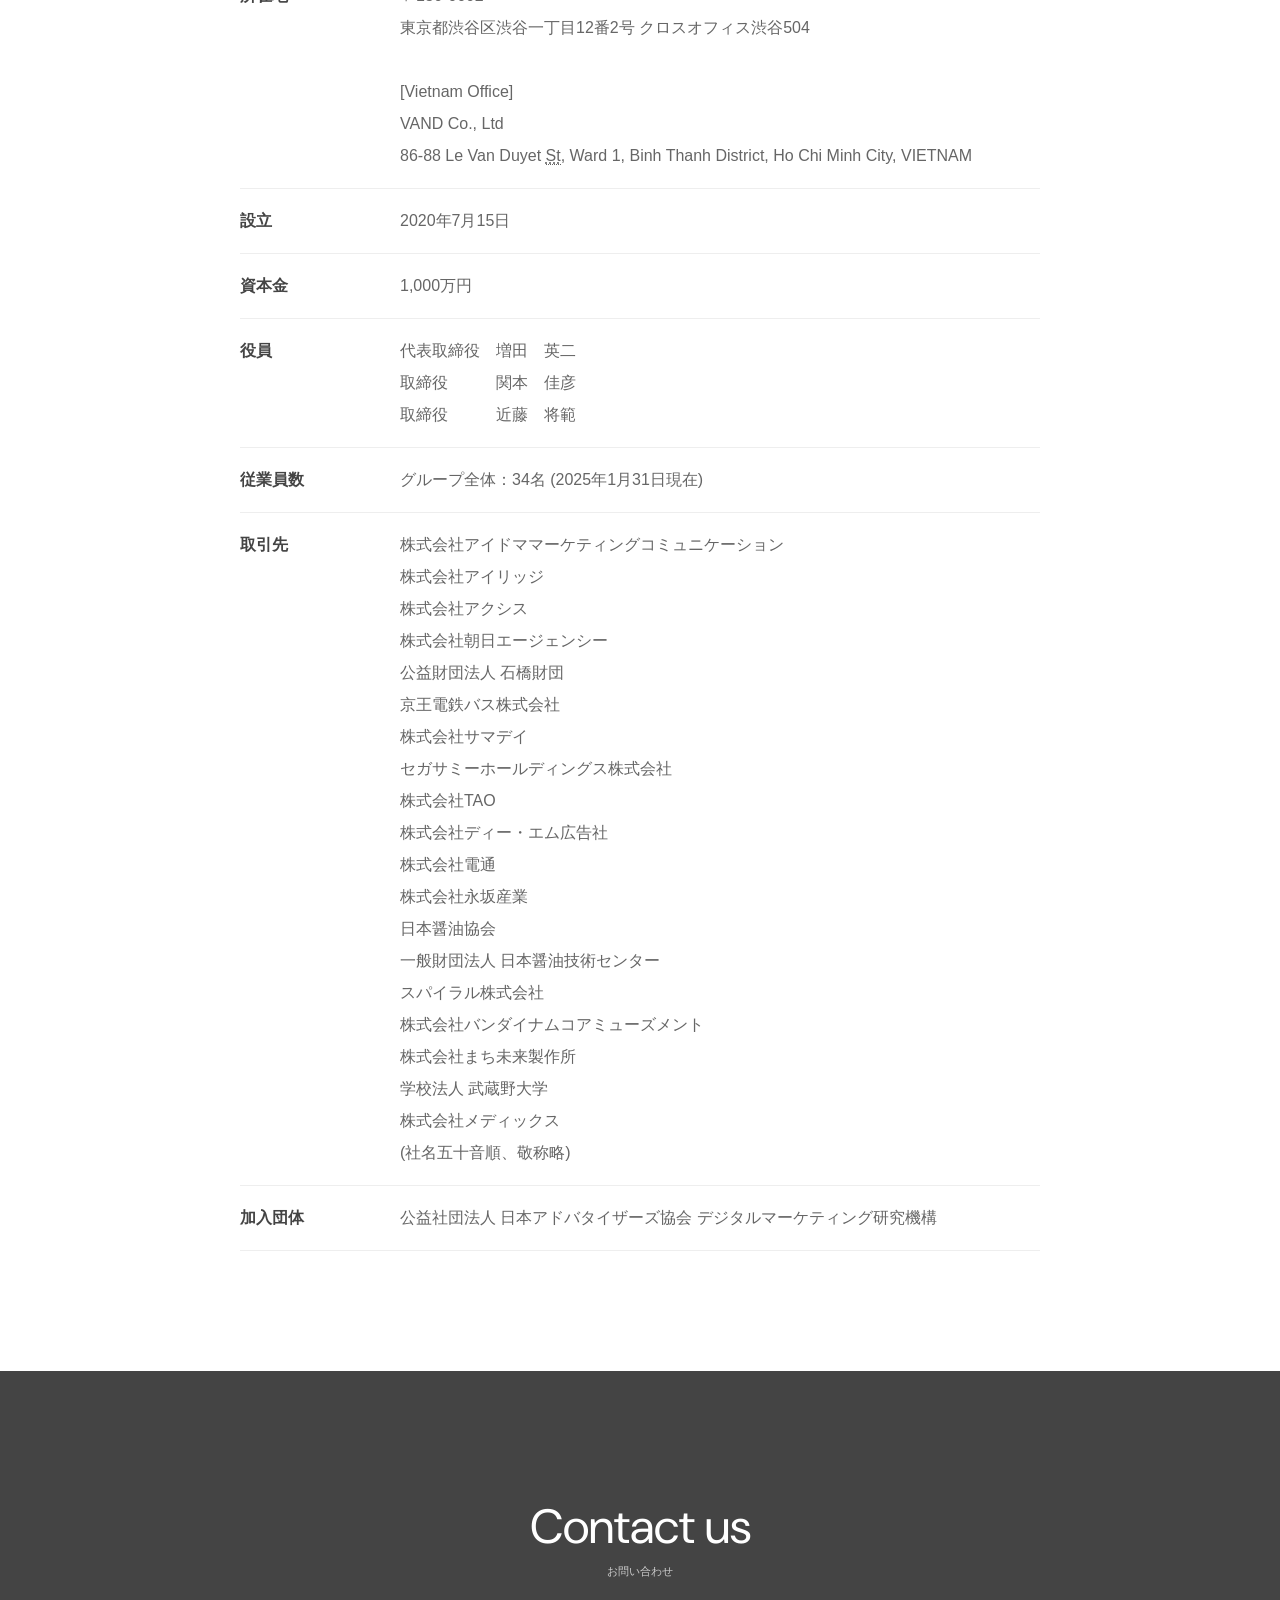
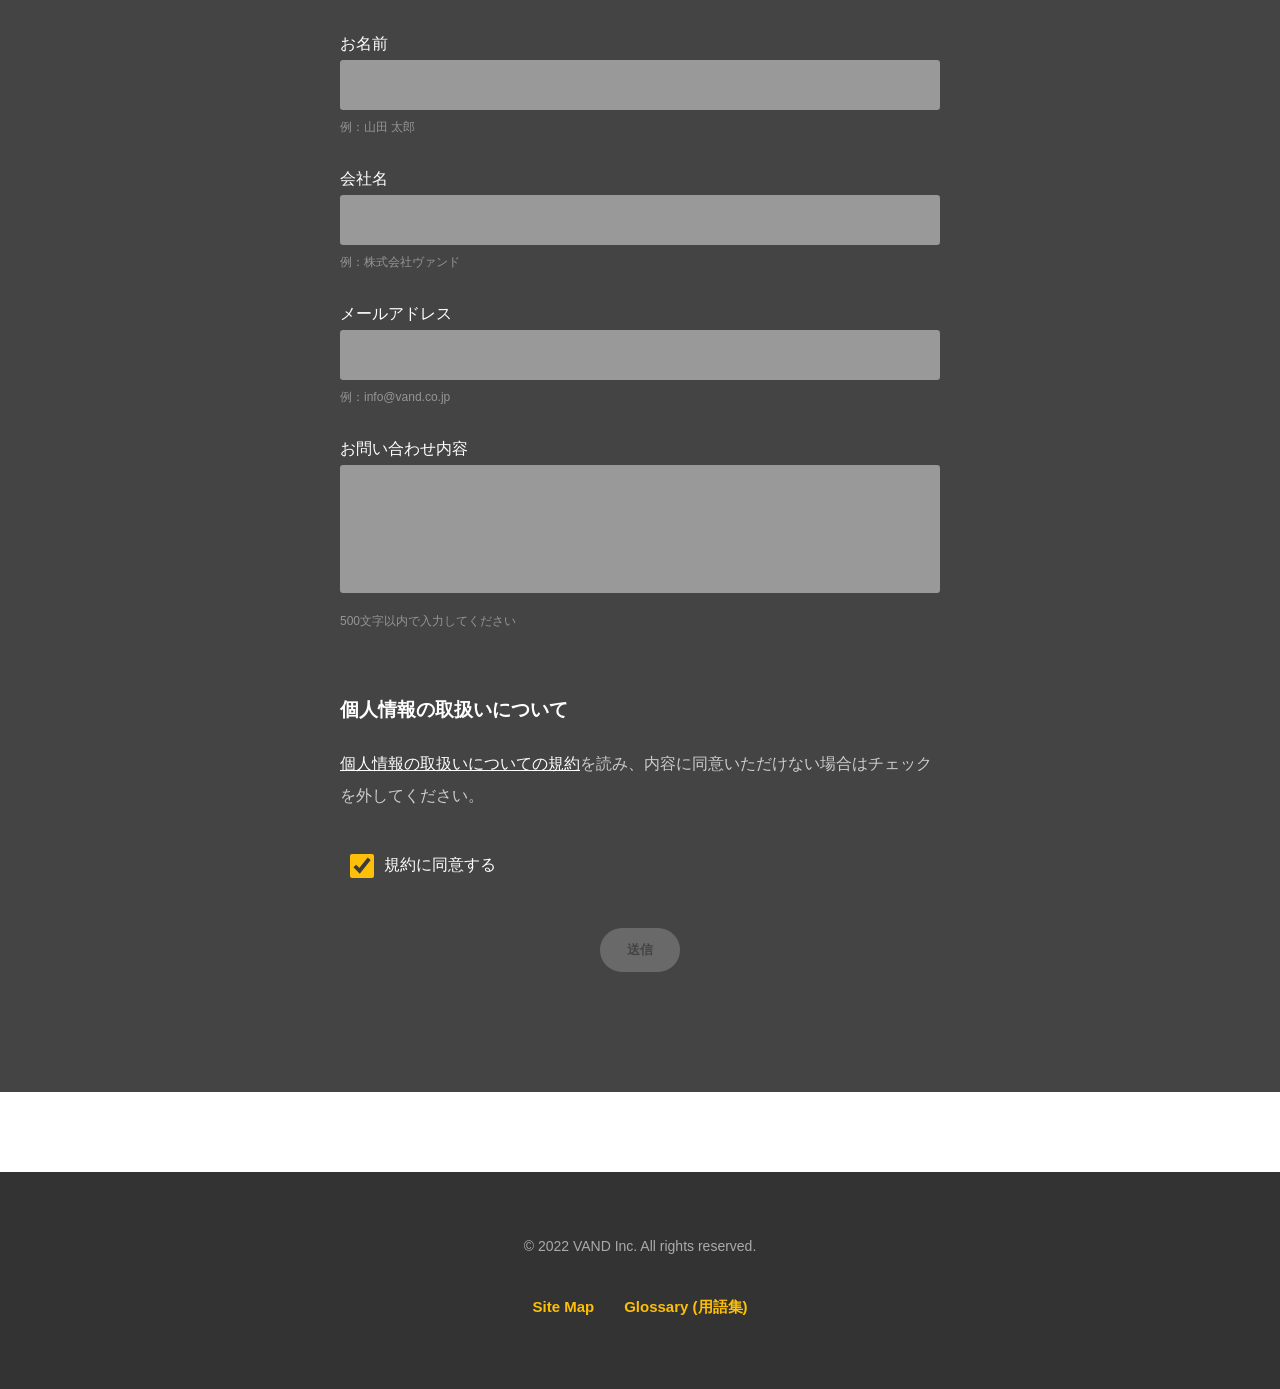
==== commit 0c7ac4c0: "fix: 3.1.5-notice-page level" ====
--- a/index.html
+++ b/index.html
@@ -44,6 +44,10 @@
 <main id="main">
 <section id="about" aria-label="About VAND">
 <h2 lang="en">About VAND<span lang="ja">VANDについて</span></h2>
+<div class="plain-language-summary" aria-label="簡潔なまとめ">
+  <h3>簡潔なまとめ</h3>
+  <p>ヴァンドは、お客様と一緒に考え、プロジェクトを成功させる専門家チームです。</p>
+</div>
 <p class="intro-tagline">わたしたちは、ただの制作会社ではありません。<br>
 お客様のプロジェクトを成功へと導く、<a href="glossary.html#direction">ディレクション集団</a>です。</p>
 <p>わたしたちの仕事は、顧客理解からはじまります。<br>
@@ -75,6 +79,10 @@
 <section aria-label="Our Service">
 <section id="Servise" class="black">
 <h2 lang="en">Our Service<span lang="ja">わたしたちができること</span></h2>
+<div class="plain-language-summary" aria-label="簡潔なまとめ">
+  <h3>簡潔なまとめ</h3>
+  <p>ウェブサイト、スマホアプリ、システムの開発や、海外でのチーム作りをサポートします。</p>
+</div>
 
 <ul>
 <li>
--- a/assets/css/common.css
+++ b/assets/css/common.css
@@ -201,6 +201,38 @@
   transform: translateX(5px);
 }
 
+.plain-language-summary {
+  background-color: #f6f6f6;
+  border-left: 6px solid #FDBF08;
+  padding: 1.5em 2em;
+  margin: 40px auto;
+  text-align: left;
+  max-width: 800px;
+  font-size: 95%;
+  line-height: 1.6;
+}
+.plain-language-summary h3 {
+  margin-top: 0;
+  font-size: 1.1em;
+  color: #444;
+  margin-bottom: 0.5em;
+}
+.plain-language-summary p {
+  margin-bottom: 0;
+  color: #666;
+}
+
+section.black .plain-language-summary {
+  background-color: rgba(255,255,255,0.1);
+  border-left-color: #FDBF08;
+}
+section.black .plain-language-summary h3 {
+  color: #FDBF08;
+}
+section.black .plain-language-summary p {
+  color: #eee;
+}
+
 input[type=checkbox] {
   width: 24px; /* Basic size increase */
   height: 24px;
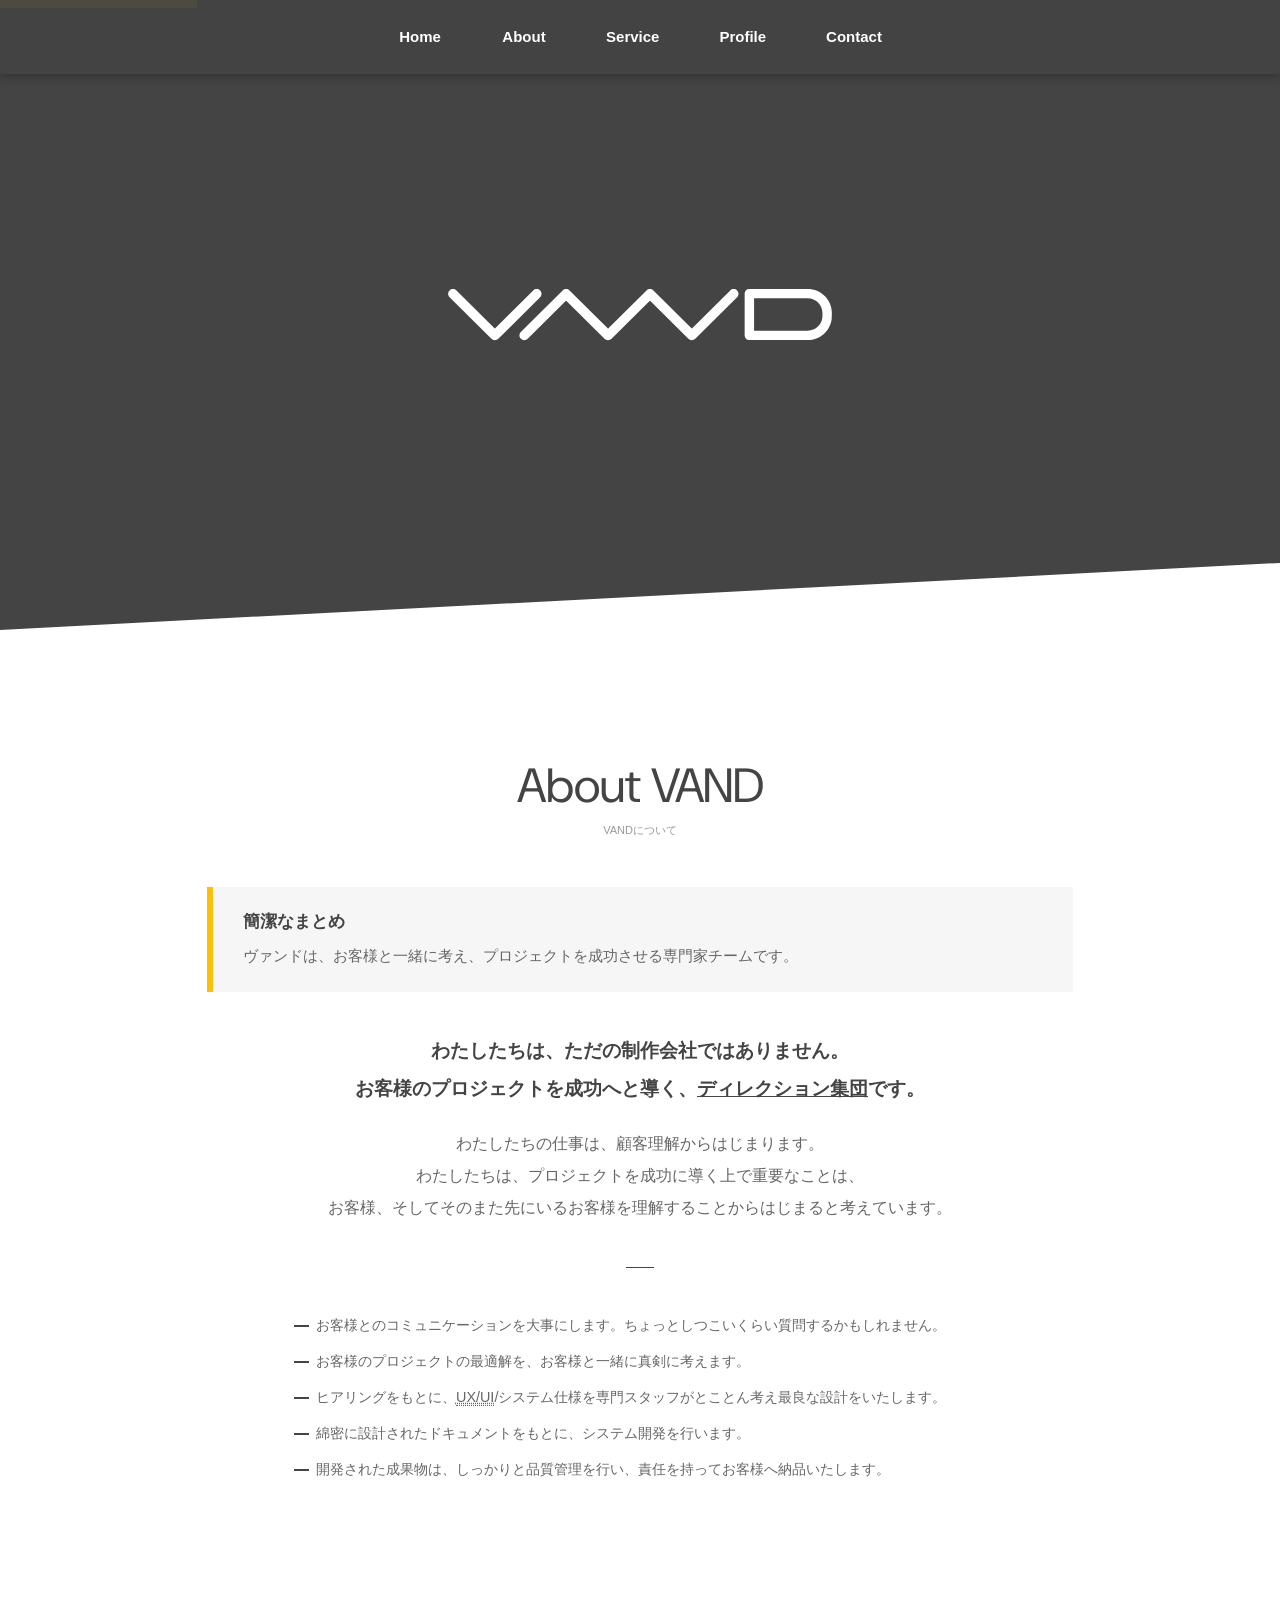
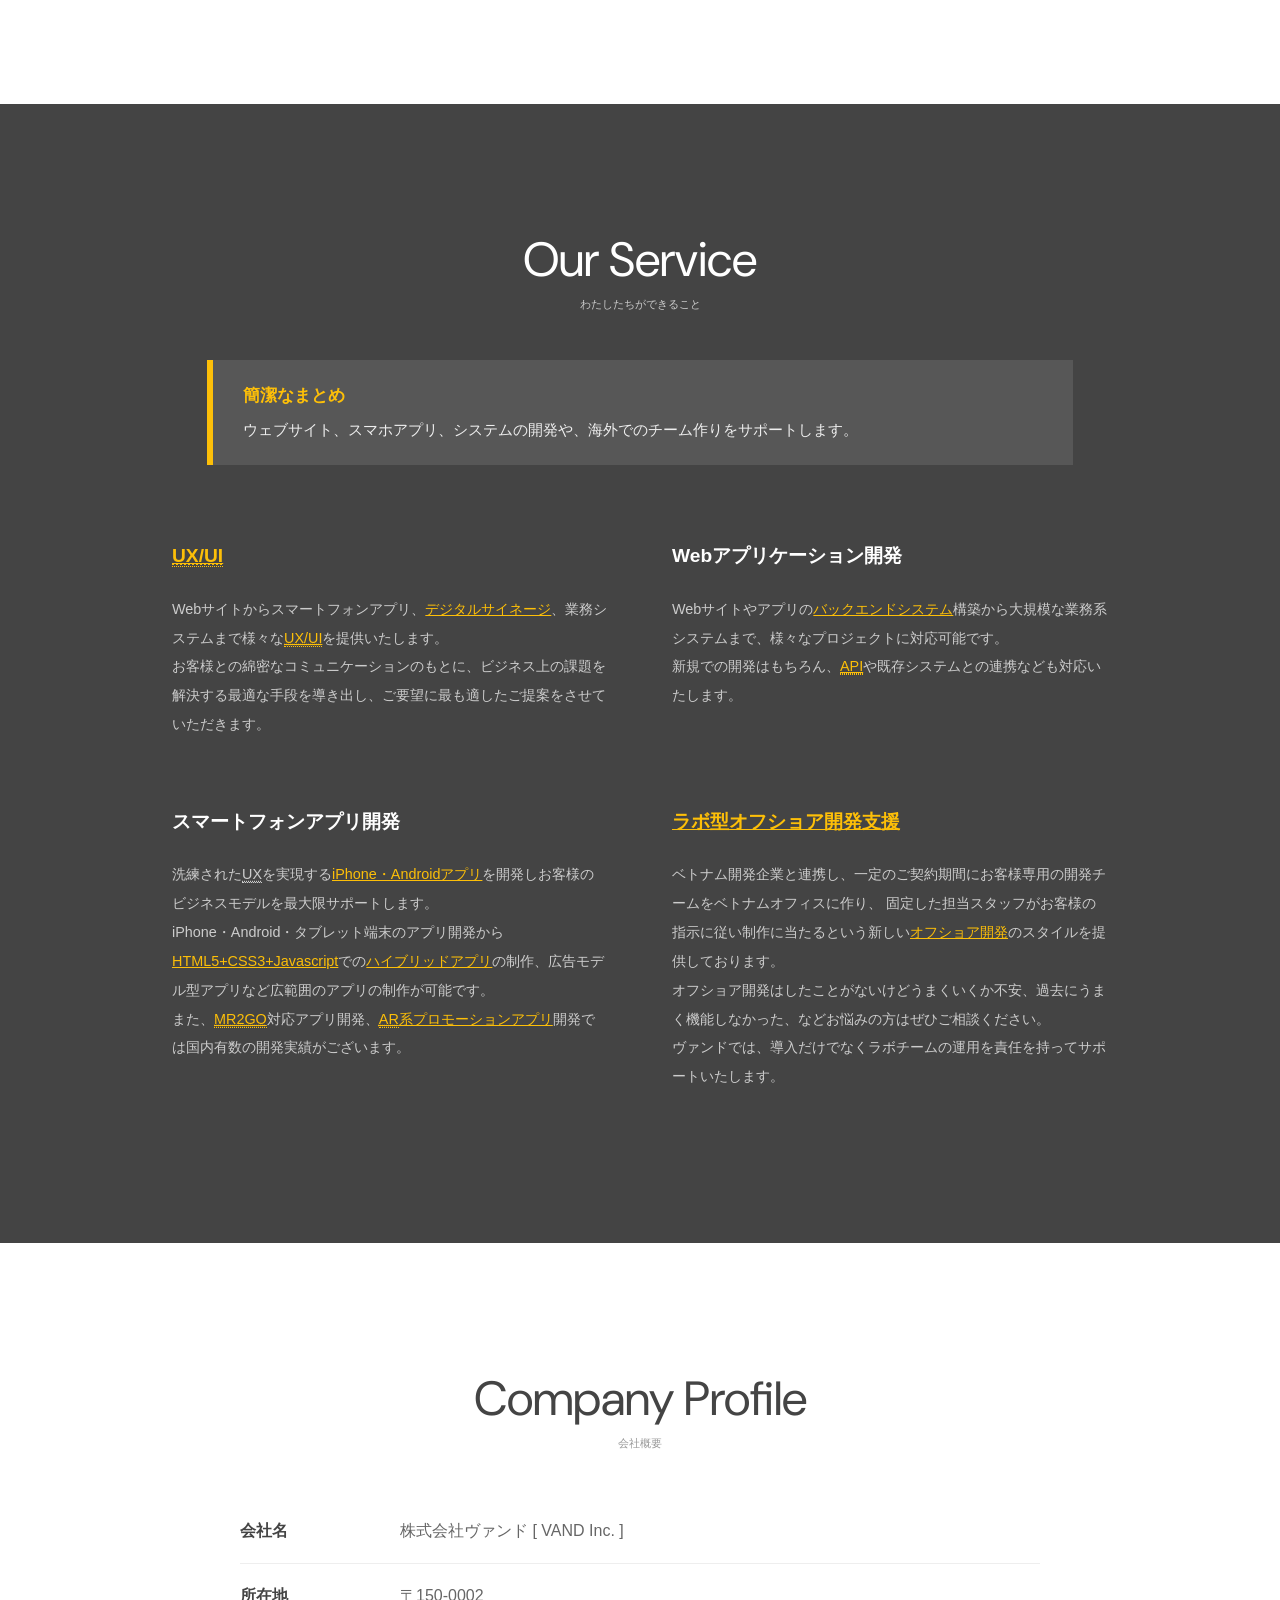
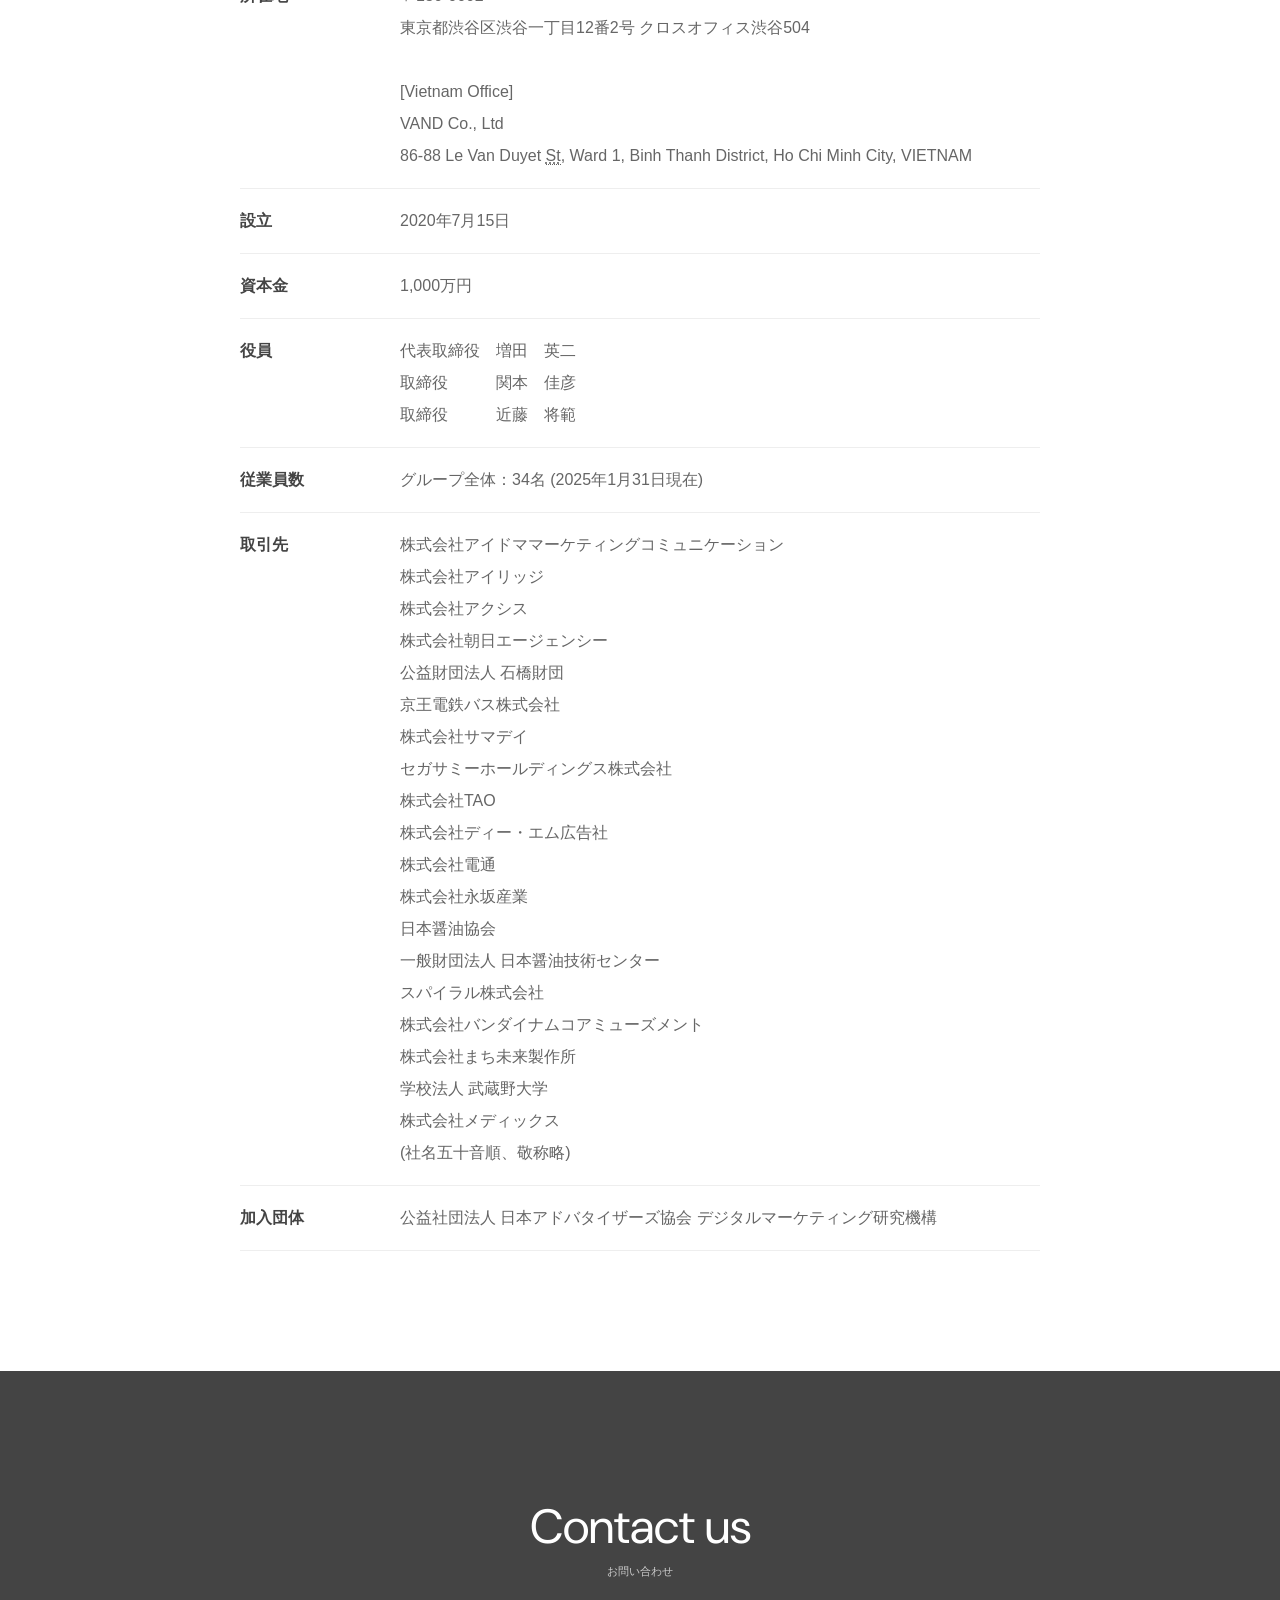
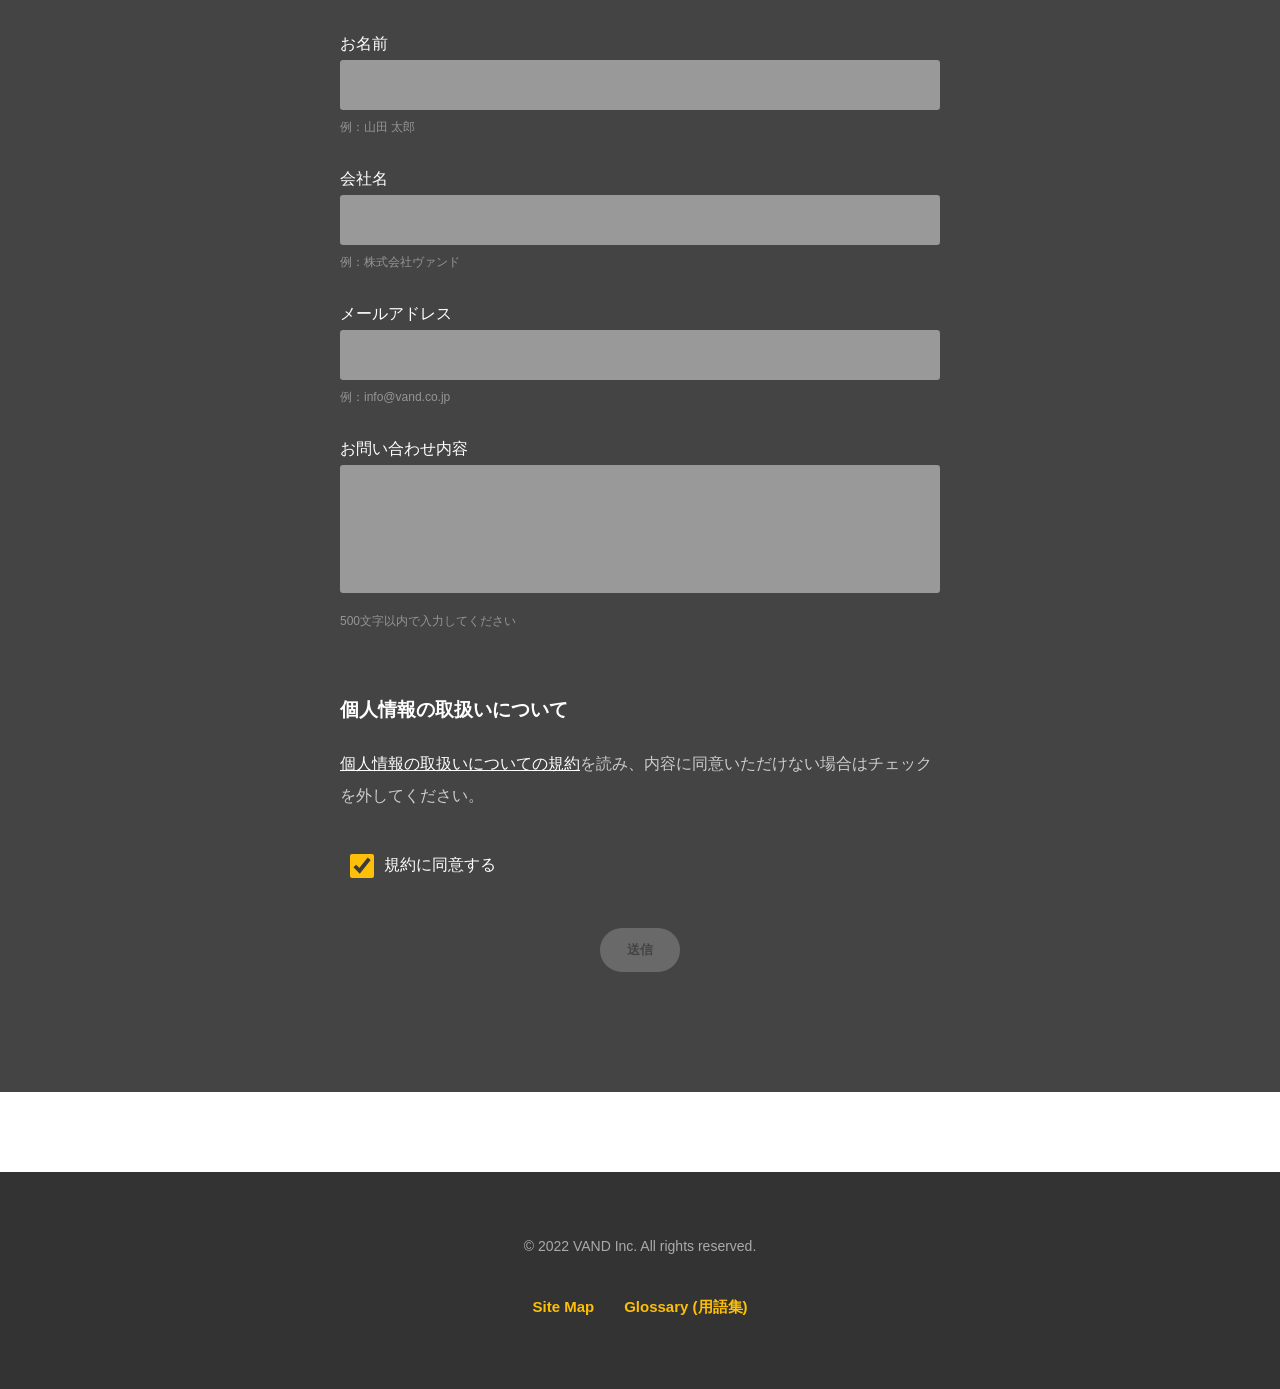
==== commit e3d7b10c: "fix: 3.2.3-notice-page level" ====
--- a/index.html
+++ b/index.html
@@ -33,10 +33,11 @@
   <h1>VAND</h1>
   <nav aria-label="Main Navigation">
     <ul>
-      <li><a href="#about">About</a></li>
-      <li><a href="#Servise">Service</a></li>
-      <li><a href="#Profile">Profile</a></li>
-      <li><a href="#Contact">Contact</a></li>
+      <li><a href="#top" lang="en">Home</a></li>
+      <li><a href="#about" lang="en">About</a></li>
+      <li><a href="#Servise" lang="en">Service</a></li>
+      <li><a href="#Profile" lang="en">Profile</a></li>
+      <li><a href="#Contact" lang="en">Contact</a></li>
     </ul>
   </nav>
 </header>
@@ -232,7 +233,7 @@
     <p lang="en">&copy; 2022 VAND Inc. All rights reserved.</p>
     <nav aria-label="Footer Navigation">
       <ul>
-        <li><a href="/sitemap.html" lang="en">Site Map</a></li>
+        <li><a href="sitemap.html" lang="en">Site Map</a></li>
         <li><a href="glossary.html">Glossary (用語集)</a></li>
       </ul>
     </nav>
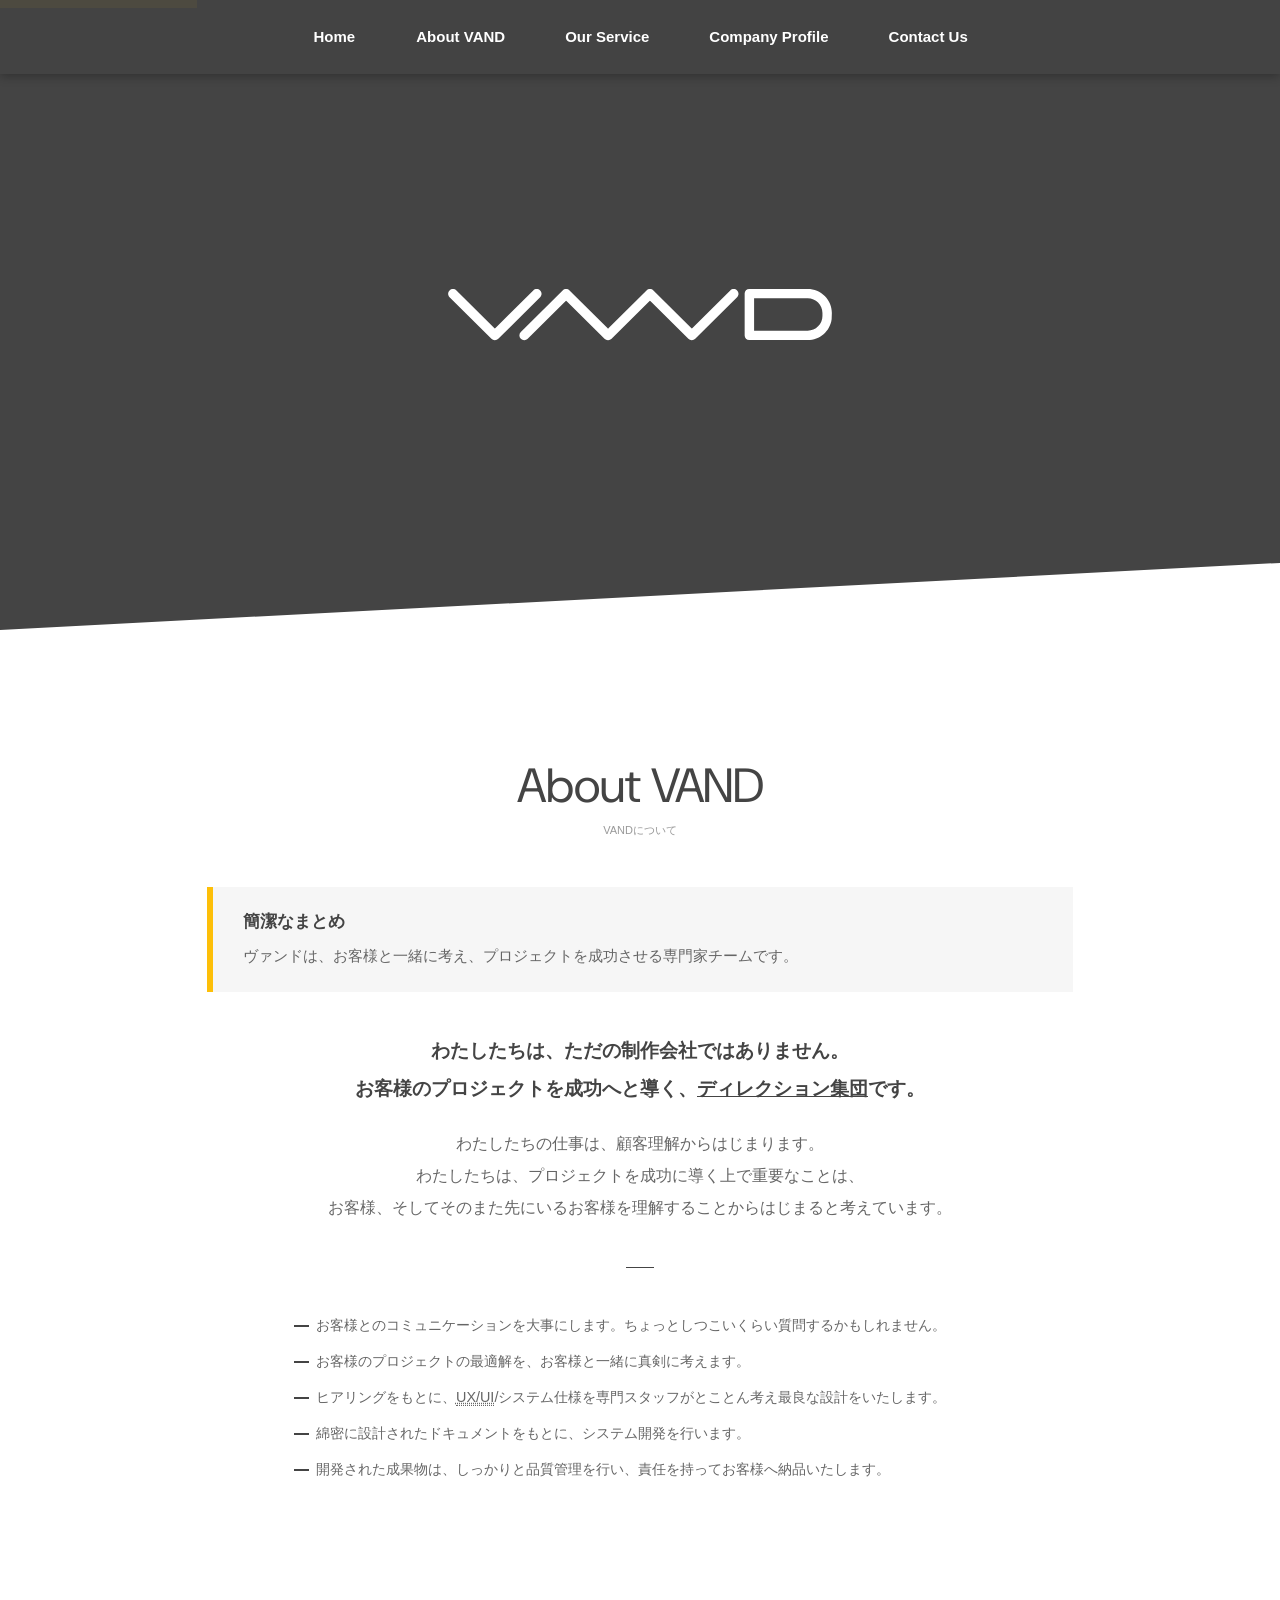
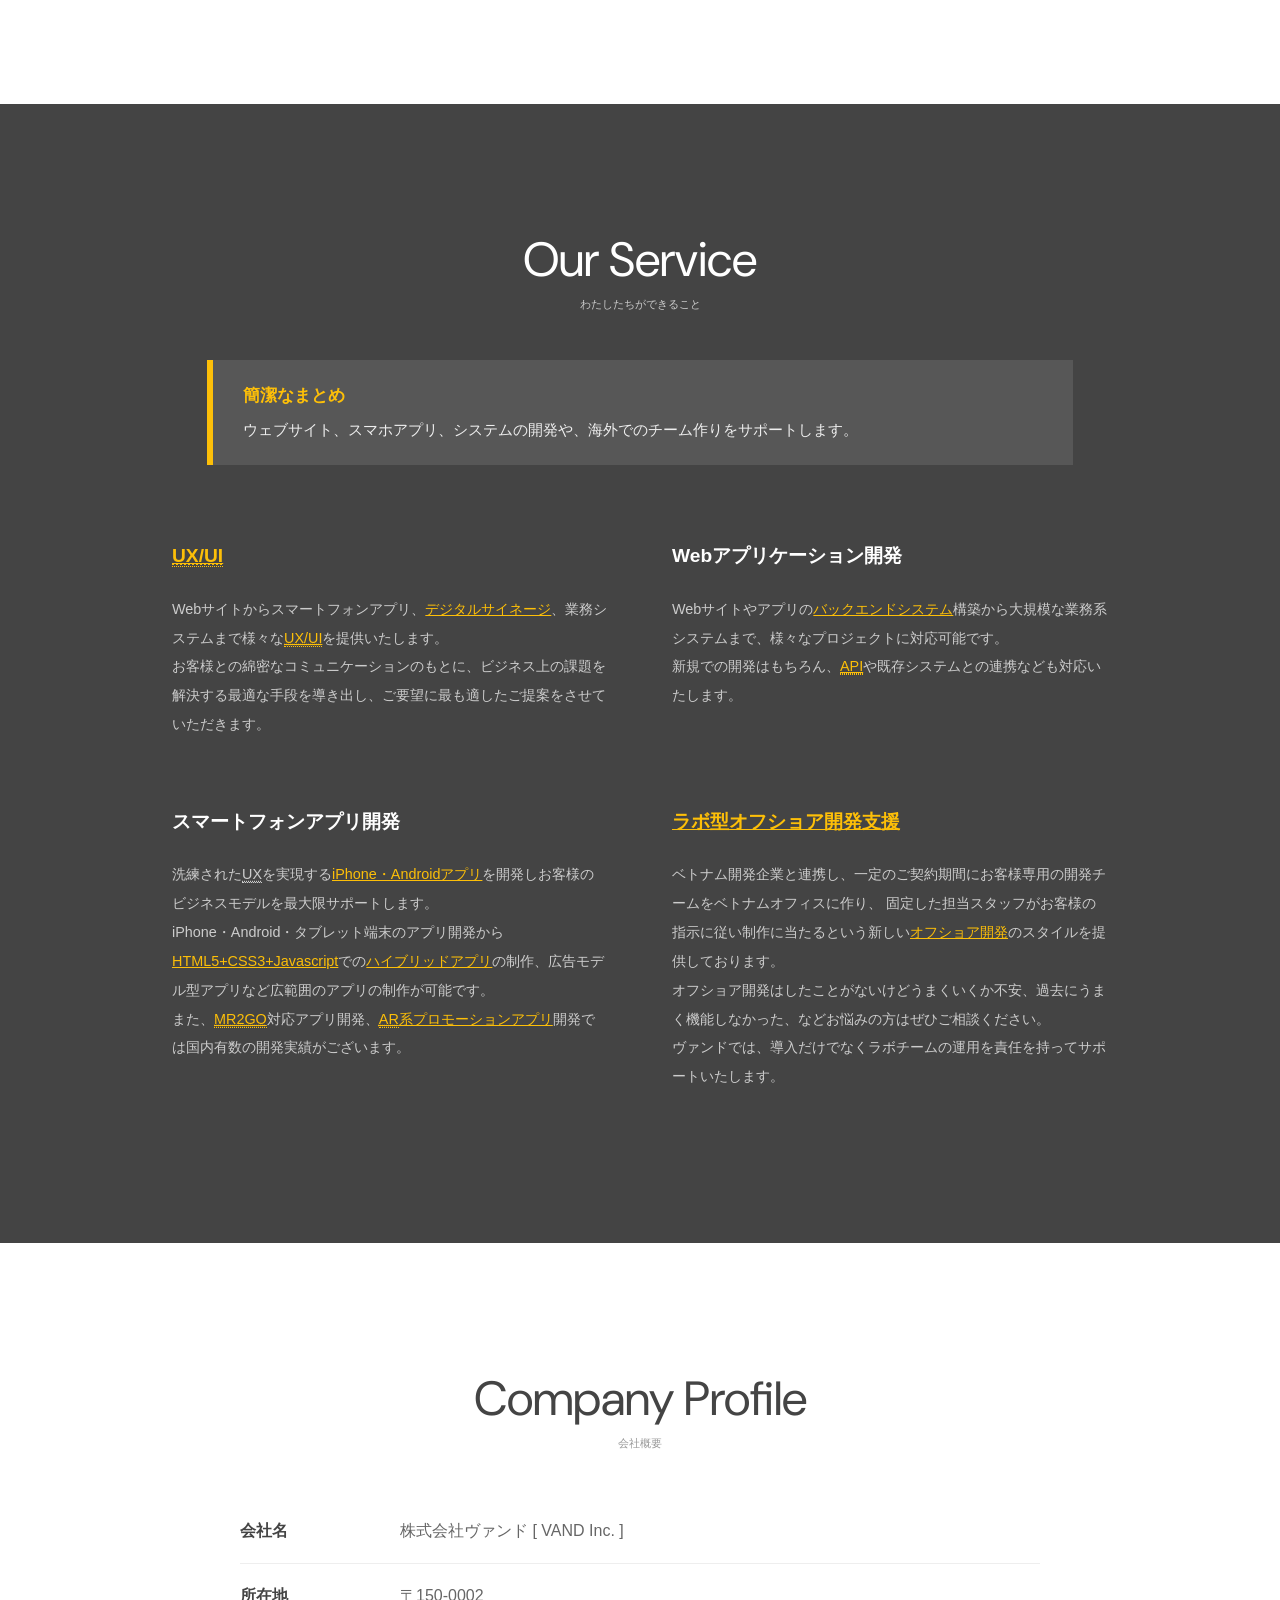
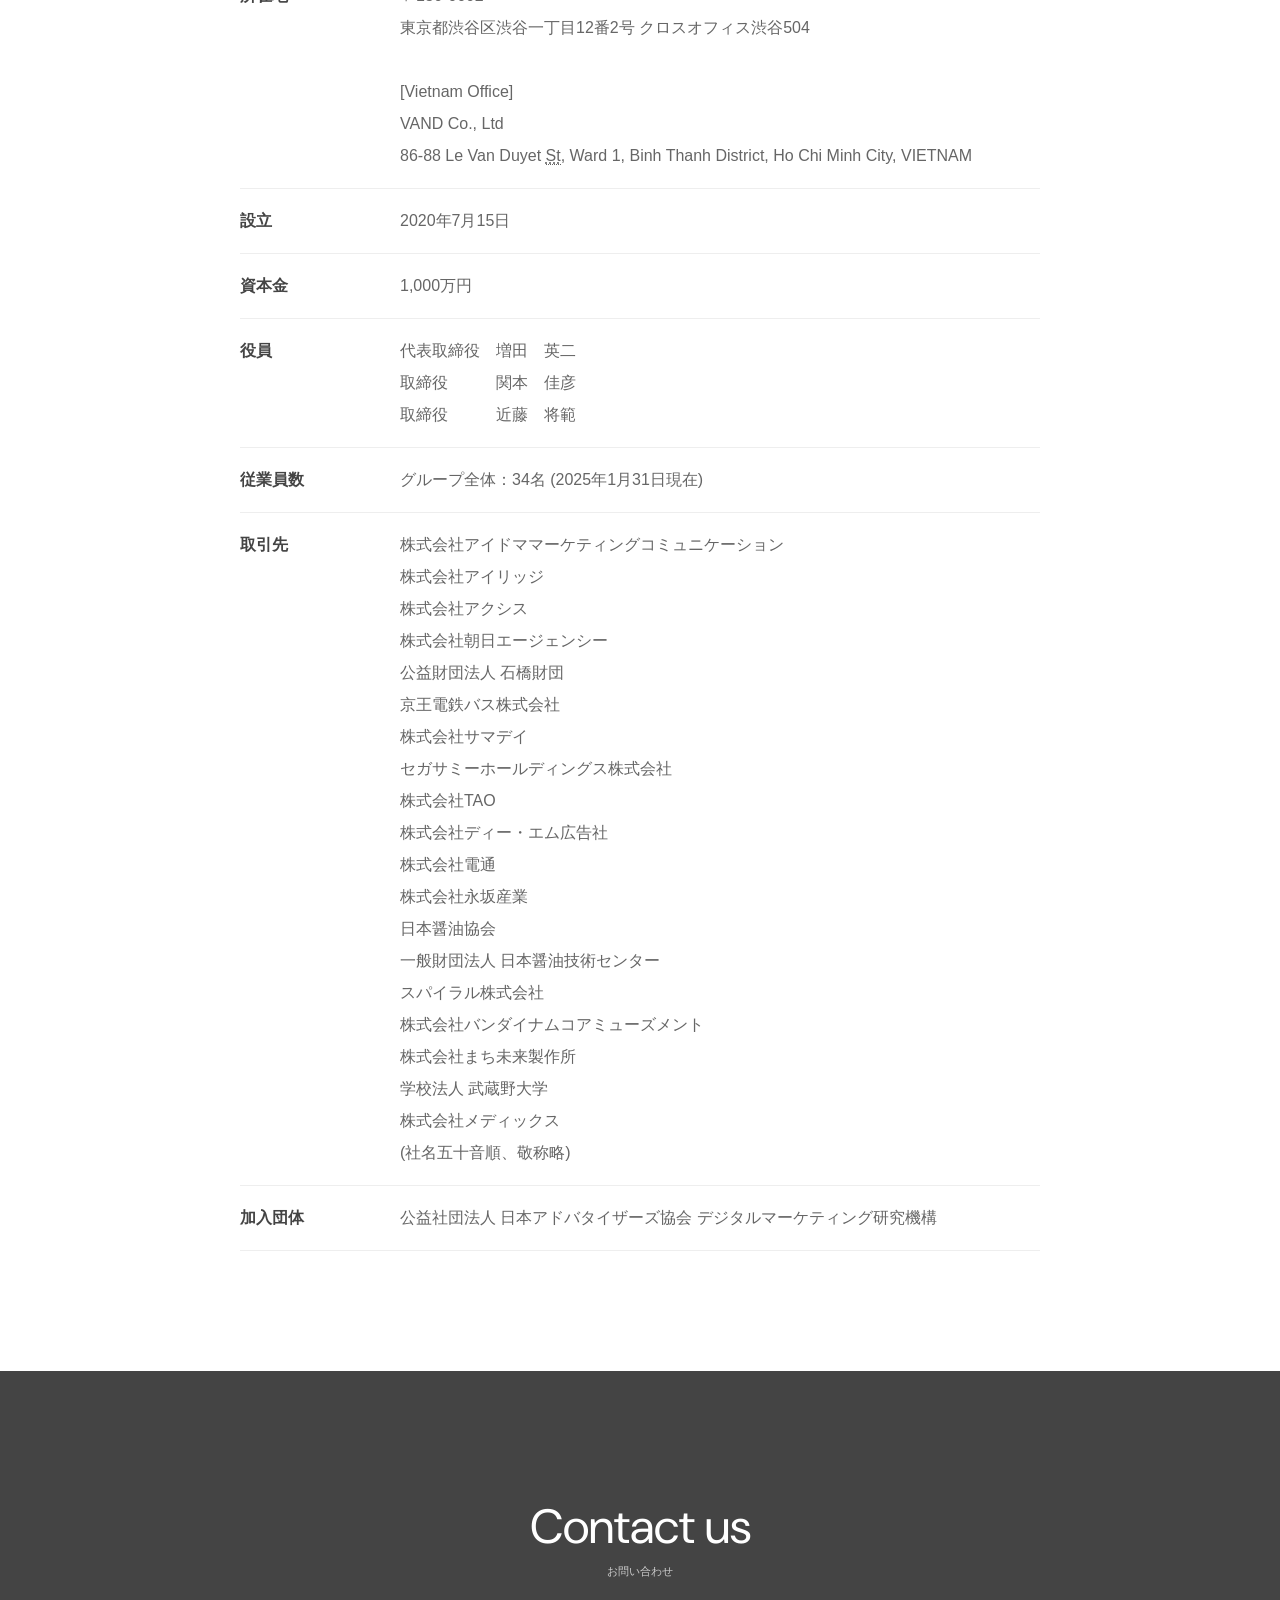
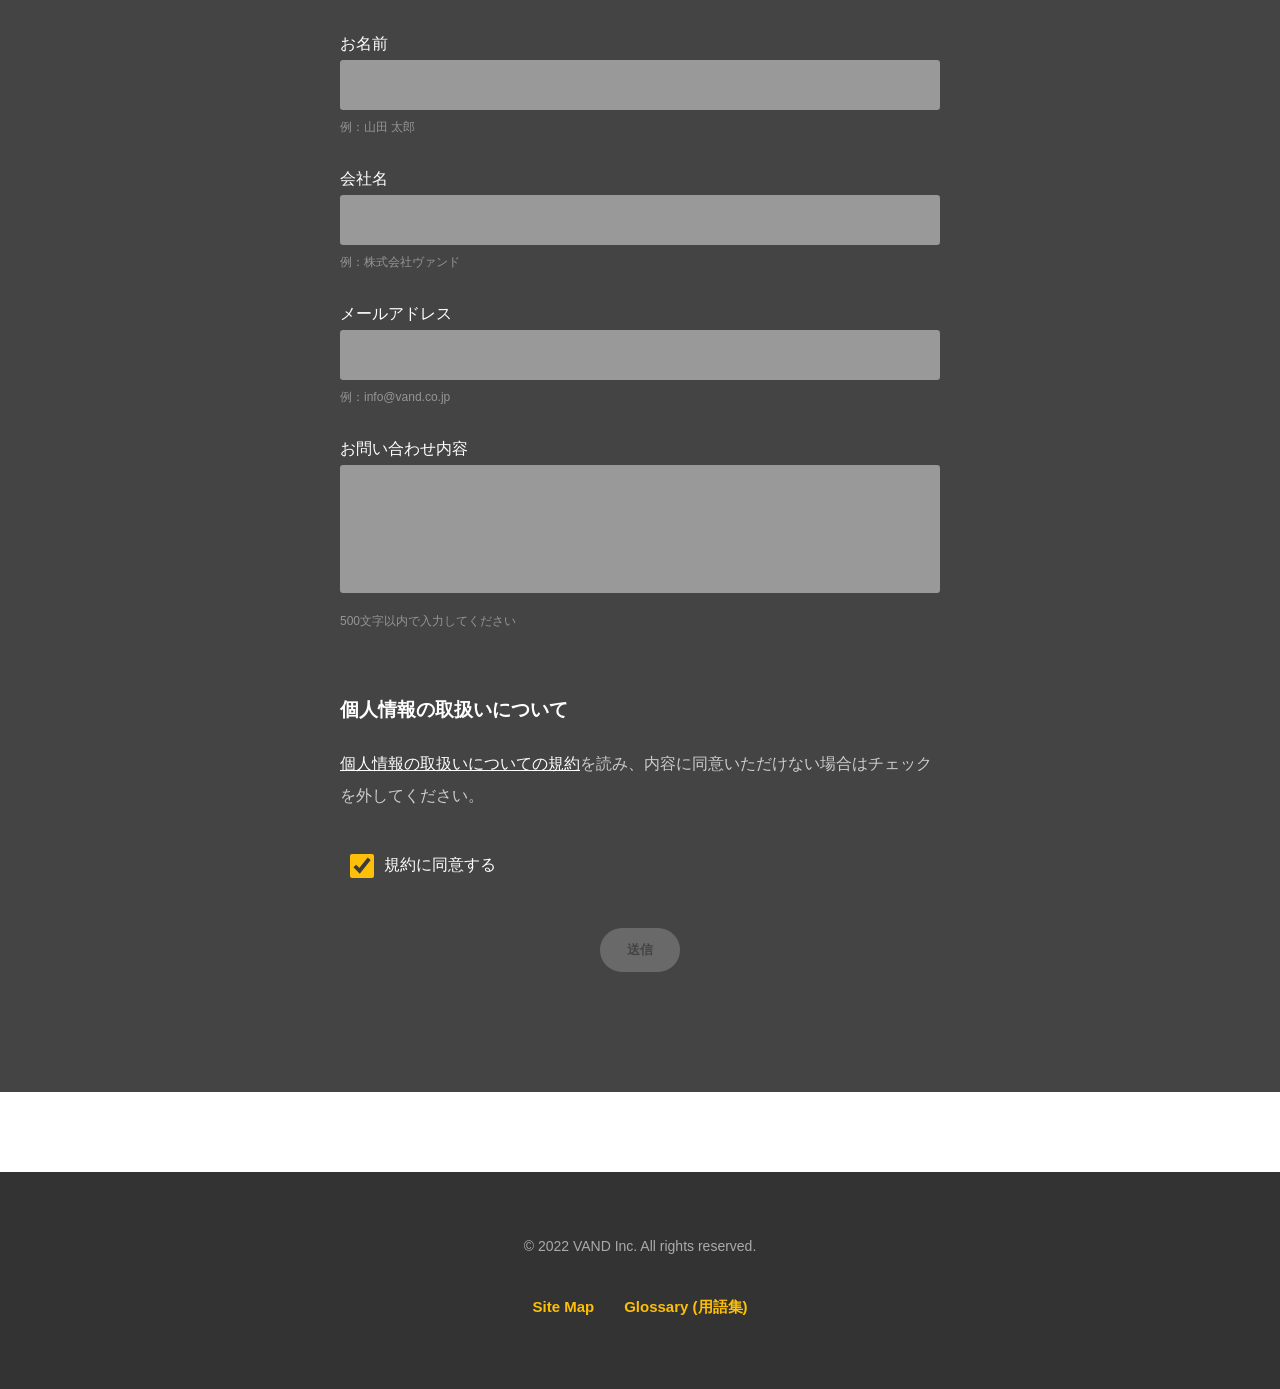
==== commit dbd484ba: "fix: 3.2.4-notice-page level" ====
--- a/index.html
+++ b/index.html
@@ -34,10 +34,10 @@
   <nav aria-label="Main Navigation">
     <ul>
       <li><a href="#top" lang="en">Home</a></li>
-      <li><a href="#about" lang="en">About</a></li>
-      <li><a href="#Servise" lang="en">Service</a></li>
-      <li><a href="#Profile" lang="en">Profile</a></li>
-      <li><a href="#Contact" lang="en">Contact</a></li>
+      <li><a href="#about" lang="en">About VAND</a></li>
+      <li><a href="#Servise" lang="en">Our Service</a></li>
+      <li><a href="#Profile" lang="en">Company Profile</a></li>
+      <li><a href="#Contact" lang="en">Contact Us</a></li>
     </ul>
   </nav>
 </header>
